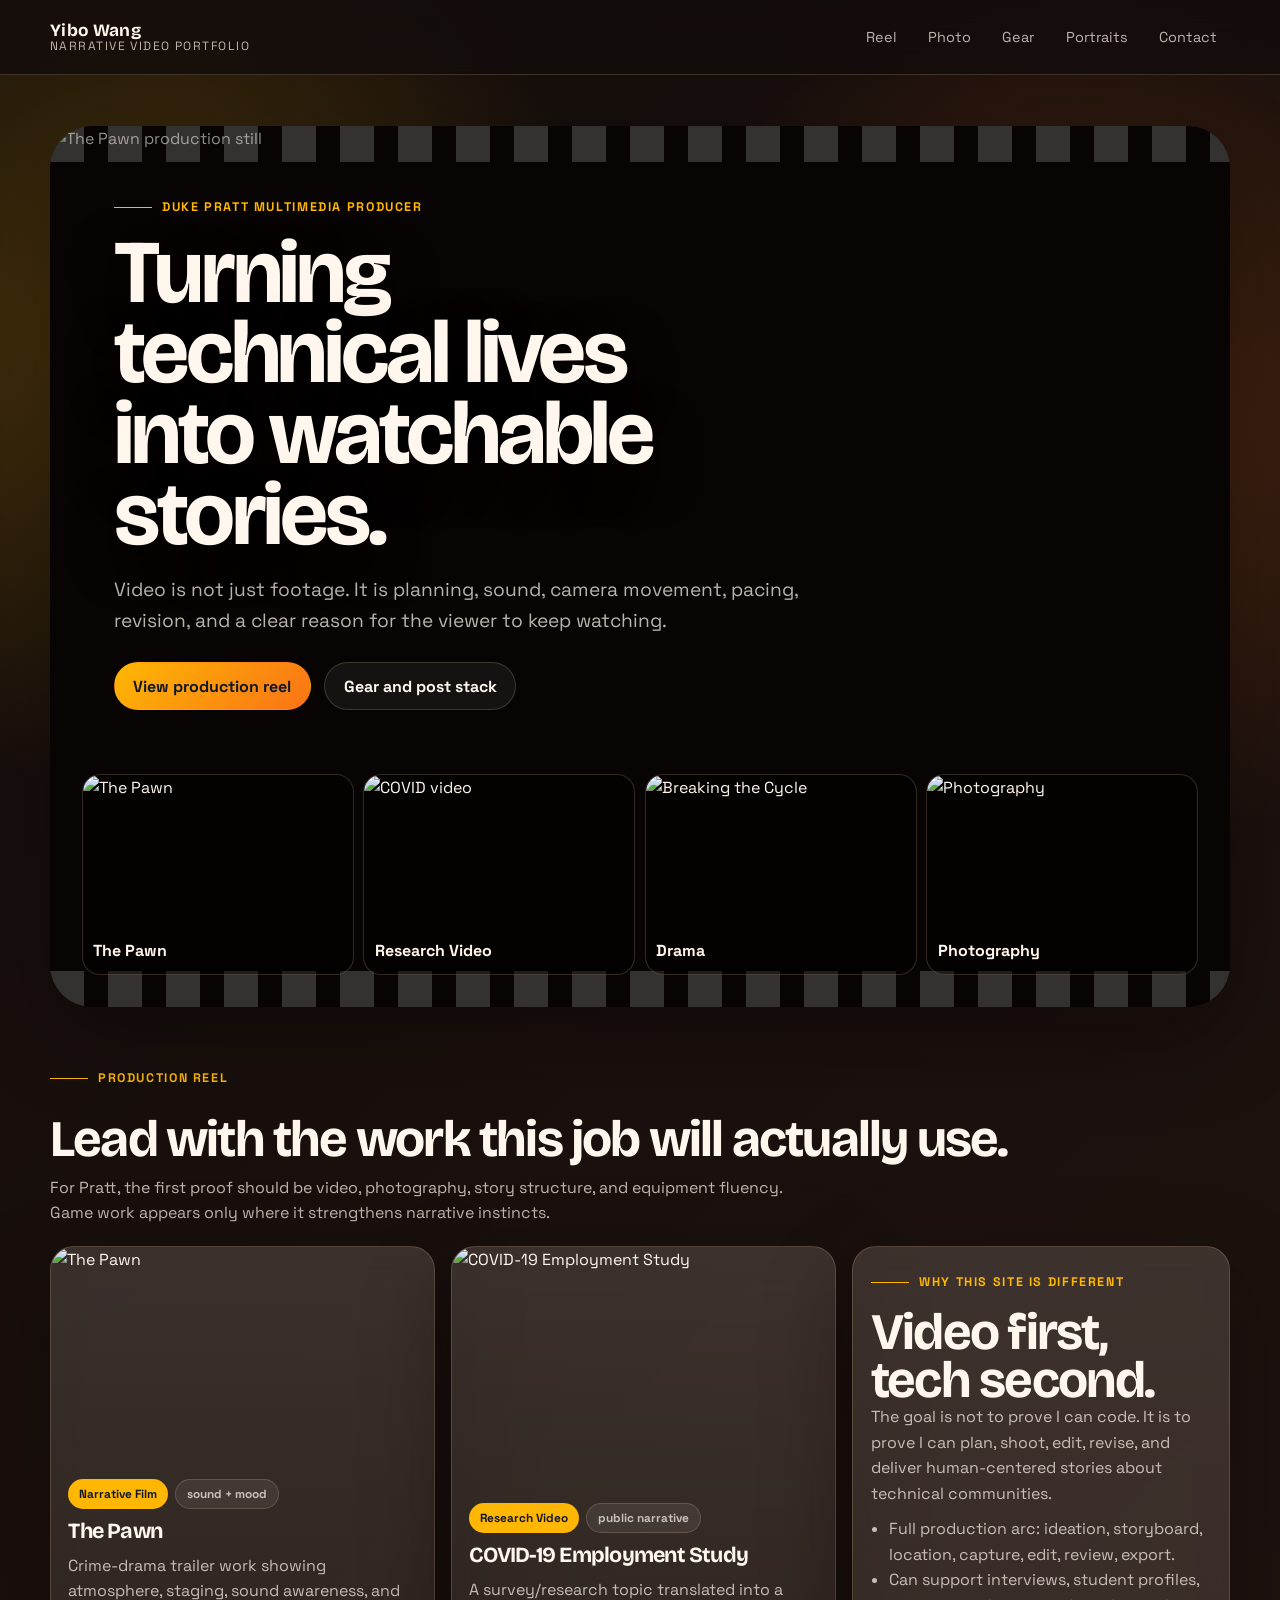
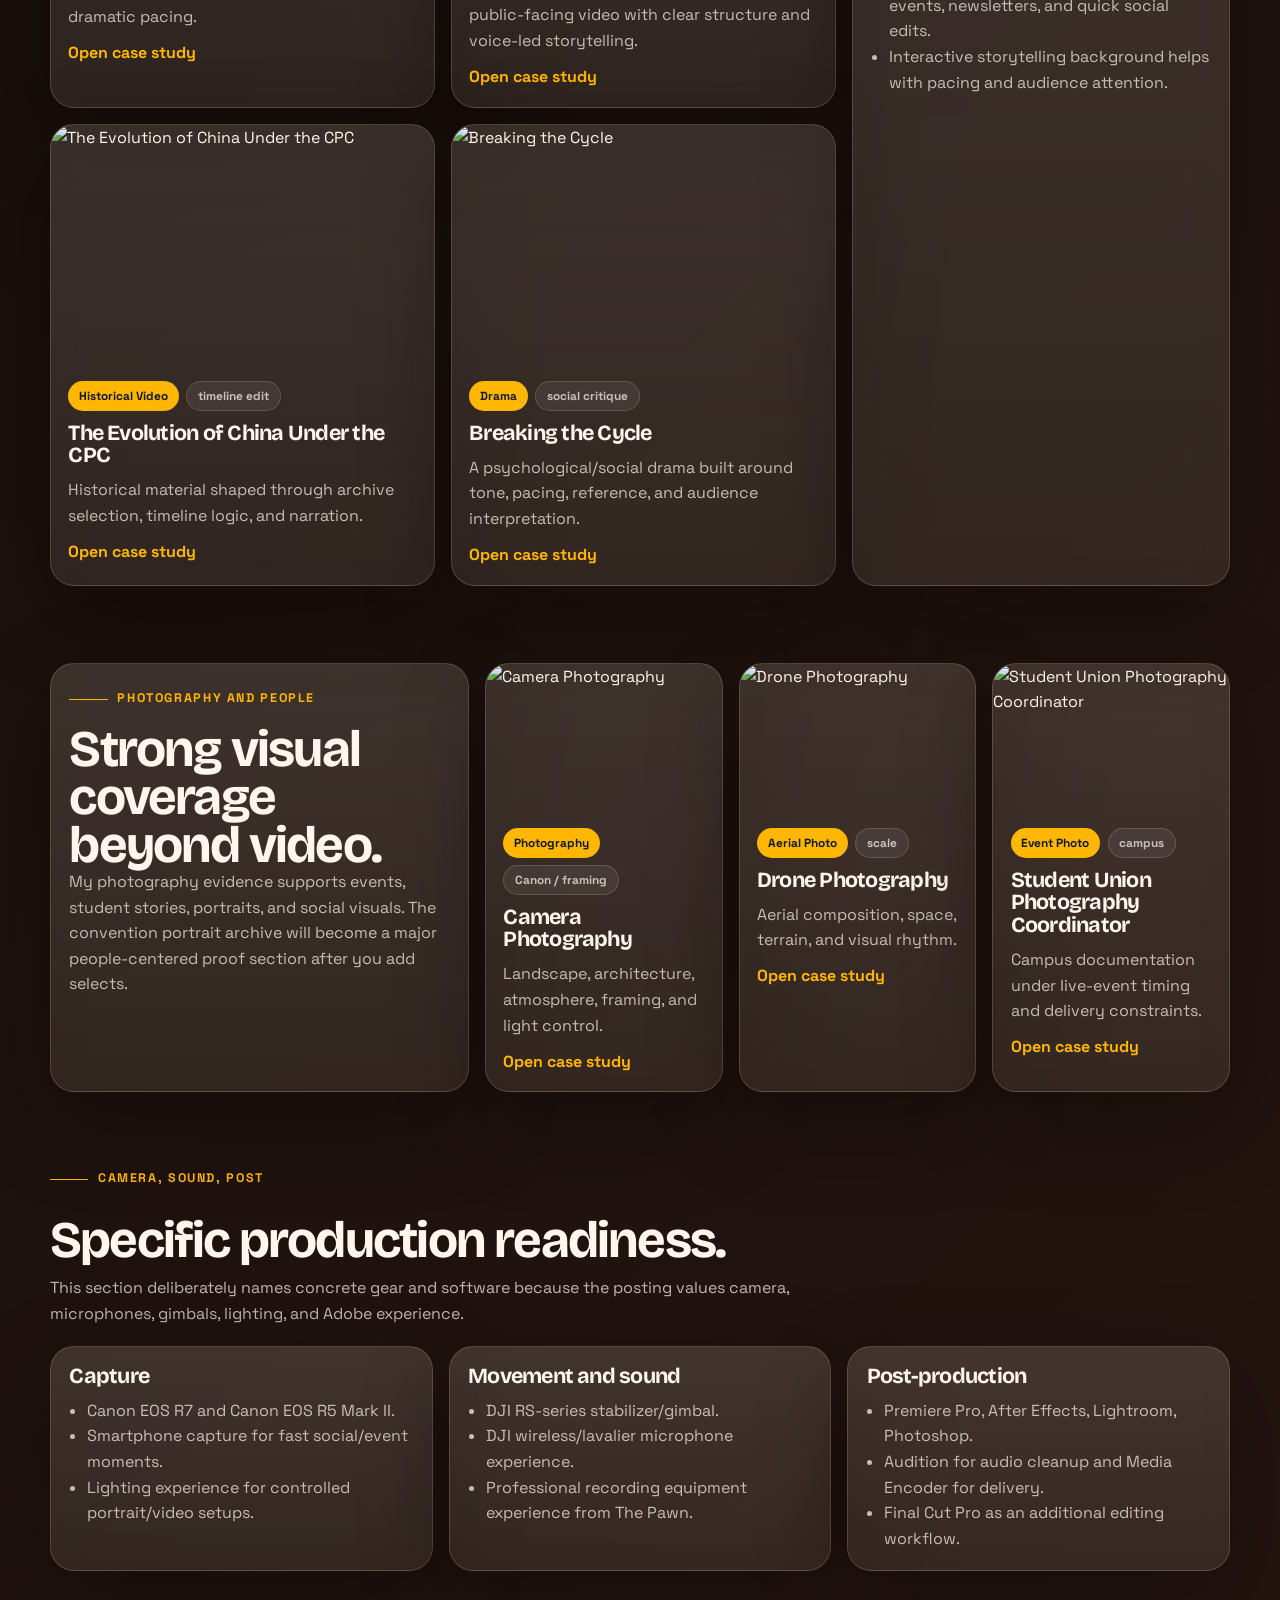
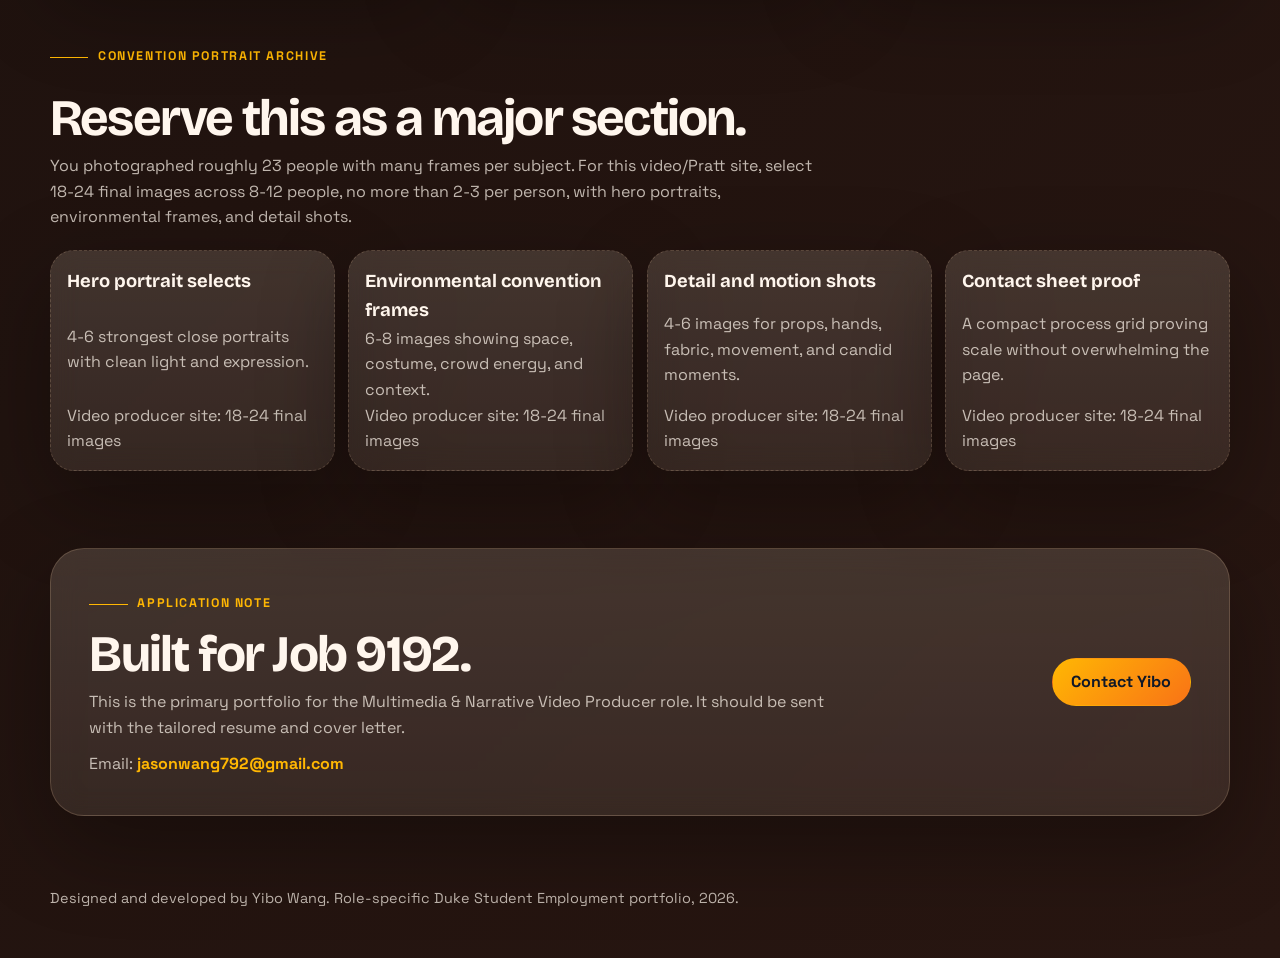
==== index.html @ 654db946 "Build role-specific Duke portfolio site shell" ====
<!DOCTYPE html><html lang="en"><head><meta charset="UTF-8"><meta name="viewport" content="width=device-width, initial-scale=1.0"><title>Yibo Wang | Multimedia and Narrative Video Producer Portfolio</title><meta name="description" content="Role-specific multimedia portfolio for Duke Pratt."><meta property="og:title" content="Yibo Wang | Multimedia and Narrative Video Producer Portfolio"><meta property="og:description" content="Role-specific multimedia portfolio for Duke Pratt."><meta property="og:type" content="website"><link rel="preconnect" href="https://fonts.googleapis.com"><link rel="preconnect" href="https://fonts.gstatic.com" crossorigin><link href="https://fonts.googleapis.com/css2?family=Bricolage+Grotesque:wght@500;700;800&family=Space+Grotesk:wght@400;500;700&display=swap" rel="stylesheet"><link rel="stylesheet" href="assets/css/role-site.css"></head><body class="theme-cinema"><header class="site-header"><div class="container header-row"><a class="brand" href="#top"><strong>Yibo Wang</strong><span>Narrative Video Portfolio</span></a><nav class="site-nav"><ul><li><a href="#reel">Reel</a></li><li><a href="#photo">Photo</a></li><li><a href="#gear">Gear</a></li><li><a href="#portraits">Portraits</a></li><li><a href="#contact">Contact</a></li></ul></nav></div></header><main id="top">
<section class="cinema-hero"><div class="container"><div class="cinema-frame"><img class="cinema-image" src="assets/images/video-project1.jpg" alt="The Pawn production still"><div class="cinema-copy"><div class="eyebrow">Duke Pratt Multimedia Producer</div><h1>Turning technical lives into watchable stories.</h1><p class="lede">Video is not just footage. It is planning, sound, camera movement, pacing, revision, and a clear reason for the viewer to keep watching.</p><div class="actions"><a class="button" href="#reel">View production reel</a><a class="button-secondary" href="#gear">Gear and post stack</a></div></div><div class="reel-strip"><a href="projects/video-project1.html"><img src="assets/images/video-project1.jpg" alt="The Pawn"><span>The Pawn</span></a><a href="projects/video-project2.html"><img src="assets/images/video-project2.png" alt="COVID video"><span>Research Video</span></a><a href="projects/video-project4.html"><img src="assets/images/video-project4.png" alt="Breaking the Cycle"><span>Drama</span></a><a href="projects/photography-project1.html"><img src="assets/images/photography-project1.JPG" alt="Photography"><span>Photography</span></a></div></div></div></section>
<section class="section" id="reel"><div class="container"><div class="section-heading"><div class="eyebrow">Production reel</div><h2>Lead with the work this job will actually use.</h2><p>For Pratt, the first proof should be video, photography, story structure, and equipment fluency. Game work appears only where it strengthens narrative instincts.</p></div><div class="lead-layout"><div class="grid-2"><article class="work-card"><img src="assets/images/video-project1.jpg" alt="The Pawn"><div class="card-body"><div class="tag-row"><span class="tag">Narrative Film</span><span class="pill">sound + mood</span></div><h3>The Pawn</h3><p>Crime-drama trailer work showing atmosphere, staging, sound awareness, and dramatic pacing.</p><a class="project-link" href="projects/video-project1.html">Open case study</a></div></article><article class="work-card"><img src="assets/images/video-project2.png" alt="COVID-19 Employment Study"><div class="card-body"><div class="tag-row"><span class="tag">Research Video</span><span class="pill">public narrative</span></div><h3>COVID-19 Employment Study</h3><p>A survey/research topic translated into a public-facing video with clear structure and voice-led storytelling.</p><a class="project-link" href="projects/video-project2.html">Open case study</a></div></article><article class="work-card"><img src="assets/images/video-project3.png" alt="The Evolution of China Under the CPC"><div class="card-body"><div class="tag-row"><span class="tag">Historical Video</span><span class="pill">timeline edit</span></div><h3>The Evolution of China Under the CPC</h3><p>Historical material shaped through archive selection, timeline logic, and narration.</p><a class="project-link" href="projects/video-project3.html">Open case study</a></div></article><article class="work-card"><img src="assets/images/video-project4.png" alt="Breaking the Cycle"><div class="card-body"><div class="tag-row"><span class="tag">Drama</span><span class="pill">social critique</span></div><h3>Breaking the Cycle</h3><p>A psychological/social drama built around tone, pacing, reference, and audience interpretation.</p><a class="project-link" href="projects/video-project4.html">Open case study</a></div></article></div><aside class="gear-card"><div class="eyebrow">Why this site is different</div><h2>Video first, tech second.</h2><p>The goal is not to prove I can code. It is to prove I can plan, shoot, edit, revise, and deliver human-centered stories about technical communities.</p><ul><li>Full production arc: ideation, storyboard, location, capture, edit, review, export.</li><li>Can support interviews, student profiles, events, newsletters, and quick social edits.</li><li>Interactive storytelling background helps with pacing and audience attention.</li></ul></aside></div></div></section>
<section class="section" id="photo"><div class="container portrait-stage"><aside class="gear-card"><div class="eyebrow">Photography and people</div><h2>Strong visual coverage beyond video.</h2><p>My photography evidence supports events, student stories, portraits, and social visuals. The convention portrait archive will become a major people-centered proof section after you add selects.</p></aside><div class="grid-3"><article class="work-card"><img src="assets/images/photography-project1.JPG" alt="Camera Photography"><div class="card-body"><div class="tag-row"><span class="tag">Photography</span><span class="pill">Canon / framing</span></div><h3>Camera Photography</h3><p>Landscape, architecture, atmosphere, framing, and light control.</p><a class="project-link" href="projects/photography-project1.html">Open case study</a></div></article><article class="work-card"><img src="assets/images/photography-project2.JPG" alt="Drone Photography"><div class="card-body"><div class="tag-row"><span class="tag">Aerial Photo</span><span class="pill">scale</span></div><h3>Drone Photography</h3><p>Aerial composition, space, terrain, and visual rhythm.</p><a class="project-link" href="projects/photography-project2.html">Open case study</a></div></article><article class="work-card"><img src="assets/images/volunteer-project1.JPG" alt="Student Union Photography Coordinator"><div class="card-body"><div class="tag-row"><span class="tag">Event Photo</span><span class="pill">campus</span></div><h3>Student Union Photography Coordinator</h3><p>Campus documentation under live-event timing and delivery constraints.</p><a class="project-link" href="projects/volunteer-project1.html">Open case study</a></div></article></div></div></section>
<section class="section" id="gear"><div class="container"><div class="section-heading"><div class="eyebrow">Camera, sound, post</div><h2>Specific production readiness.</h2><p>This section deliberately names concrete gear and software because the posting values camera, microphones, gimbals, lighting, and Adobe experience.</p></div><div class="production-board"><article class="gear-card"><h3>Capture</h3><ul><li>Canon EOS R7 and Canon EOS R5 Mark II.</li><li>Smartphone capture for fast social/event moments.</li><li>Lighting experience for controlled portrait/video setups.</li></ul></article><article class="gear-card"><h3>Movement and sound</h3><ul><li>DJI RS-series stabilizer/gimbal.</li><li>DJI wireless/lavalier microphone experience.</li><li>Professional recording equipment experience from The Pawn.</li></ul></article><article class="gear-card"><h3>Post-production</h3><ul><li>Premiere Pro, After Effects, Lightroom, Photoshop.</li><li>Audition for audio cleanup and Media Encoder for delivery.</li><li>Final Cut Pro as an additional editing workflow.</li></ul></article></div></div></section>
<section class="section" id="portraits"><div class="container"><div class="section-heading"><div class="eyebrow">Convention portrait archive</div><h2>Reserve this as a major section.</h2><p>You photographed roughly 23 people with many frames per subject. For this video/Pratt site, select 18-24 final images across 8-12 people, no more than 2-3 per person, with hero portraits, environmental frames, and detail shots.</p></div><div class="grid-4"><article class="placeholder-card"><strong>Hero portrait selects</strong><span>4-6 strongest close portraits with clean light and expression.</span><span>Video producer site: 18-24 final images</span></article><article class="placeholder-card"><strong>Environmental convention frames</strong><span>6-8 images showing space, costume, crowd energy, and context.</span><span>Video producer site: 18-24 final images</span></article><article class="placeholder-card"><strong>Detail and motion shots</strong><span>4-6 images for props, hands, fabric, movement, and candid moments.</span><span>Video producer site: 18-24 final images</span></article><article class="placeholder-card"><strong>Contact sheet proof</strong><span>A compact process grid proving scale without overwhelming the page.</span><span>Video producer site: 18-24 final images</span></article></div></div></section>
<section class="section" id="contact"><div class="container contact-card card"><div><div class="eyebrow">Application note</div><h2>Built for Job 9192.</h2><p>This is the primary portfolio for the Multimedia & Narrative Video Producer role. It should be sent with the tailored resume and cover letter.</p><p>Email: <a class="project-link" href="mailto:jasonwang792@gmail.com">jasonwang792@gmail.com</a></p></div><a class="button" href="mailto:jasonwang792@gmail.com">Contact Yibo</a></div></section>
</main><footer class="footer"><div class="container">Designed and developed by Yibo Wang. Role-specific Duke Student Employment portfolio, 2026.</div></footer></body></html>
---- assets/css/role-site.css ----
:root {
  --bg: #0c111d;
  --bg2: #152036;
  --surface: rgba(255,255,255,.08);
  --surface2: rgba(255,255,255,.13);
  --text: #f7f3ea;
  --muted: rgba(247,243,234,.72);
  --line: rgba(255,255,255,.16);
  --accent: #6ee7b7;
  --accent2: #60a5fa;
  --ink: #101828;
  --shadow: 0 30px 90px rgba(0,0,0,.32);
  --radius-xl: 34px;
  --radius-lg: 24px;
  --radius-md: 16px;
  --max: 1180px;
}
.theme-cinema { --bg:#130d0b; --bg2:#281611; --surface:rgba(255,241,224,.09); --surface2:rgba(255,241,224,.15); --text:#fff6ed; --muted:rgba(255,246,237,.72); --line:rgba(255,214,173,.18); --accent:#ffb703; --accent2:#f97316; }
.theme-maker { --bg:#071a18; --bg2:#12312d; --surface:rgba(237,255,249,.09); --surface2:rgba(237,255,249,.15); --text:#f2fffb; --muted:rgba(242,255,251,.73); --line:rgba(165,243,214,.18); --accent:#2dd4bf; --accent2:#facc15; }
.theme-athletics { --bg:#001a57; --bg2:#062d78; --surface:rgba(255,255,255,.10); --surface2:rgba(255,255,255,.16); --text:#fff; --muted:rgba(255,255,255,.76); --line:rgba(255,255,255,.20); --accent:#fff; --accent2:#8ec5ff; }
*{box-sizing:border-box} html{scroll-behavior:smooth} body{margin:0;color:var(--text);font-family:'Space Grotesk','Segoe UI',sans-serif;line-height:1.6;background:radial-gradient(circle at 12% 8%,color-mix(in srgb,var(--accent) 24%,transparent),transparent 29rem),radial-gradient(circle at 84% 10%,color-mix(in srgb,var(--accent2) 24%,transparent),transparent 28rem),linear-gradient(135deg,var(--bg),var(--bg2));overflow-x:hidden} a{color:inherit} img{display:block;max-width:100%}.container{width:min(calc(100% - 2rem),var(--max));margin:0 auto}.site-header{position:sticky;top:0;z-index:40;border-bottom:1px solid var(--line);background:color-mix(in srgb,var(--bg) 82%,transparent);backdrop-filter:blur(18px)}.header-row{min-height:74px;display:flex;align-items:center;justify-content:space-between;gap:1rem}.brand{display:grid;text-decoration:none;line-height:1.1}.brand strong{font-family:'Bricolage Grotesque','Space Grotesk',sans-serif;font-size:1.08rem;letter-spacing:.02em}.brand span{color:var(--muted);font-size:.75rem;letter-spacing:.12em;text-transform:uppercase}.site-nav ul{display:flex;flex-wrap:wrap;align-items:center;gap:.32rem;margin:0;padding:0;list-style:none}.site-nav a{text-decoration:none;color:var(--muted);padding:.62rem .82rem;border-radius:999px;font-size:.9rem}.site-nav a:hover{background:var(--surface);color:var(--text)}h1,h2,h3{font-family:'Bricolage Grotesque','Space Grotesk',sans-serif;letter-spacing:-.035em}h1{margin:0;font-size:clamp(3rem,7vw,6.4rem);line-height:.9}h2{margin:0;font-size:clamp(2.05rem,4vw,3.6rem);line-height:.94}h3{margin:0;font-size:1.35rem;line-height:1.05}.eyebrow{display:inline-flex;align-items:center;gap:.6rem;margin-bottom:.95rem;color:var(--accent);font-size:.78rem;font-weight:850;letter-spacing:.13em;text-transform:uppercase}.eyebrow:before{content:'';width:2.4rem;height:1px;background:currentColor}.lede{margin:1.25rem 0 0;color:var(--muted);font-size:clamp(1.02rem,1.6vw,1.2rem);max-width:50rem}.section{padding:2.4rem 0}.section-heading{display:grid;gap:.7rem;margin-bottom:1.25rem}.section-heading p{margin:0;color:var(--muted);max-width:48rem}.button,.button-secondary{display:inline-flex;align-items:center;justify-content:center;min-height:48px;padding:0 1.15rem;border-radius:999px;text-decoration:none;font-weight:850;border:1px solid transparent}.button{color:var(--ink);background:linear-gradient(135deg,var(--accent),var(--accent2))}.theme-athletics .button{color:#001a57}.button-secondary{border-color:var(--line);background:rgba(255,255,255,.06);color:var(--text)}.actions{display:flex;flex-wrap:wrap;gap:.85rem;margin-top:1.6rem}.card,.work-card,.mini-card,.note-card,.gear-card,.placeholder-card,.matrix,.lane,.score-card,.story-card{border:1px solid var(--line);background:linear-gradient(180deg,var(--surface2),var(--surface));box-shadow:var(--shadow);backdrop-filter:blur(14px)}.work-card{border-radius:var(--radius-lg);overflow:hidden}.work-card img{width:100%;aspect-ratio:16/10;object-fit:cover}.card-body{display:grid;gap:.65rem;padding:1.08rem}.work-card p,.mini-card p,.note-card p,.gear-card p,.story-card p,.score-card p{margin:0;color:var(--muted)}.tag-row{display:flex;flex-wrap:wrap;gap:.45rem}.tag,.pill{display:inline-flex;align-items:center;min-height:30px;padding:0 .68rem;border-radius:999px;font-size:.74rem;font-weight:850}.tag{color:var(--ink);background:var(--accent)}.theme-athletics .tag{color:#001a57}.pill{color:var(--muted);background:rgba(255,255,255,.07);border:1px solid var(--line)}.project-link{color:var(--accent);font-weight:850;text-decoration:none}.project-link:hover{text-decoration:underline}.grid-2{display:grid;grid-template-columns:repeat(2,minmax(0,1fr));gap:1rem}.grid-3{display:grid;grid-template-columns:repeat(3,minmax(0,1fr));gap:1rem}.grid-4{display:grid;grid-template-columns:repeat(4,minmax(0,1fr));gap:.85rem}.placeholder-card{min-height:185px;border-radius:var(--radius-lg);padding:1rem;display:flex;flex-direction:column;justify-content:space-between;border-style:dashed}.placeholder-card strong{font-family:'Bricolage Grotesque',sans-serif;font-size:1.15rem}.placeholder-card span{color:var(--muted)}.note{padding:1rem;border-radius:var(--radius-lg);border:1px solid var(--line);background:rgba(255,255,255,.06);color:var(--muted)}.contact-card{border-radius:var(--radius-xl);padding:clamp(1.4rem,4vw,2.4rem);display:grid;grid-template-columns:1fr auto;gap:1rem;align-items:center}.contact-card p{color:var(--muted);margin:.7rem 0 0;max-width:48rem}.footer{padding:2rem 0 3rem;color:var(--muted);font-size:.9rem}

/* AI lab layout */
.ai-hero{padding:4.2rem 0 2rem}.ai-hero-grid{display:grid;grid-template-columns:minmax(0,1fr) minmax(320px,.72fr);gap:1rem;align-items:stretch}.ai-main{border-radius:var(--radius-xl);padding:clamp(1.7rem,4vw,3.1rem);position:relative;overflow:hidden}.ai-main:after{content:'eval';position:absolute;right:-.5rem;bottom:-2rem;color:rgba(255,255,255,.045);font-family:'Bricolage Grotesque';font-size:12rem;font-weight:800;letter-spacing:-.08em}.terminal-card{border-radius:var(--radius-xl);padding:1rem;display:grid;gap:.75rem}.terminal-card pre{margin:0;white-space:pre-wrap;color:#d1fae5;background:#020617;border:1px solid rgba(148,163,184,.22);border-radius:22px;padding:1rem;font-size:.9rem}.lab-stack{display:grid;gap:.75rem}.mini-card{border-radius:var(--radius-lg);padding:1rem}.matrix{border-radius:var(--radius-xl);overflow:hidden}.matrix-row{display:grid;grid-template-columns:1.1fr .95fr .95fr .85fr;border-top:1px solid var(--line)}.matrix-row:first-child{border-top:0}.matrix-row>*{padding:1rem;border-left:1px solid var(--line)}.matrix-row>*:first-child{border-left:0}.matrix-head{background:rgba(255,255,255,.08);font-weight:850;color:var(--accent)}.toolkit-grid{display:grid;grid-template-columns:1.2fr .8fr;gap:1rem}.toolkit-list{display:grid;gap:.7rem}.toolkit-list .mini-card{display:grid;grid-template-columns:auto 1fr;gap:.8rem;align-items:start}.number{display:inline-grid;place-items:center;width:38px;height:38px;border-radius:50%;background:var(--accent);color:var(--ink);font-weight:900}

/* Cinema layout */
.cinema-hero{padding:3.2rem 0 1.5rem}.cinema-frame{border-radius:42px;overflow:hidden;position:relative;min-height:620px;display:grid;grid-template-rows:1fr auto;background:#070403;box-shadow:var(--shadow)}.cinema-frame:before,.cinema-frame:after{content:'';position:absolute;left:0;right:0;height:36px;background:repeating-linear-gradient(90deg,rgba(255,255,255,.18) 0 34px,transparent 34px 58px);z-index:2}.cinema-frame:before{top:0}.cinema-frame:after{bottom:0}.cinema-image{position:absolute;inset:0;width:100%;height:100%;object-fit:cover;opacity:.56}.cinema-copy{position:relative;z-index:3;align-self:end;padding:clamp(2rem,5vw,4rem);max-width:850px}.cinema-copy h1{max-width:11ch;text-shadow:0 16px 45px rgba(0,0,0,.55)}.reel-strip{position:relative;z-index:3;display:grid;grid-template-columns:repeat(4,1fr);gap:.6rem;padding:0 clamp(1rem,3vw,2rem) 2rem}.reel-strip a{display:grid;text-decoration:none;border:1px solid var(--line);border-radius:18px;overflow:hidden;background:rgba(0,0,0,.38)}.reel-strip img{aspect-ratio:16/9;object-fit:cover}.reel-strip span{padding:.65rem;font-weight:800}.lead-layout{display:grid;grid-template-columns:minmax(0,1.35fr) minmax(280px,.65fr);gap:1rem}.lead-layout .work-card:first-child img{aspect-ratio:16/9}.production-board{display:grid;grid-template-columns:repeat(3,1fr);gap:1rem}.gear-card{border-radius:var(--radius-lg);padding:1.15rem}.gear-card ul{margin:.6rem 0 0;padding-left:1.1rem;color:var(--muted)}.portrait-stage{display:grid;grid-template-columns:.72fr 1.28fr;gap:1rem;align-items:stretch}

/* Maker layout */
.maker-hero{padding:3.6rem 0 1.6rem}.maker-board{display:grid;grid-template-columns:.85fr 1.15fr;gap:1rem}.maker-intro{border-radius:var(--radius-xl);padding:clamp(1.7rem,4vw,3rem)}.content-lanes{display:grid;grid-template-columns:repeat(2,1fr);gap:.85rem}.lane{border-radius:var(--radius-lg);padding:1rem;min-height:210px;display:grid;align-content:space-between}.lane strong{font-family:'Bricolage Grotesque';font-size:1.35rem}.lane ul{margin:.7rem 0 0;padding-left:1rem;color:var(--muted)}.editorial-grid{display:grid;grid-template-columns:1.1fr .9fr;gap:1rem}.editorial-stack{display:grid;gap:1rem}.package-grid{display:grid;grid-template-columns:repeat(4,1fr);gap:.85rem}.package-grid .mini-card{min-height:180px}.maker-feature-grid{display:grid;grid-template-columns:repeat(6,1fr);gap:1rem}.maker-feature-grid .work-card:nth-child(1){grid-column:span 3}.maker-feature-grid .work-card:nth-child(2){grid-column:span 3}.maker-feature-grid .work-card{grid-column:span 2}

/* Athletics layout */
.athletics-hero{padding:3.4rem 0 1.7rem}.scoreboard{border-radius:28px;overflow:hidden;background:#00103a;border:1px solid var(--line);box-shadow:var(--shadow)}.score-top{display:grid;grid-template-columns:1fr auto 1fr;align-items:center;gap:1rem;padding:1rem 1.25rem;background:rgba(255,255,255,.1);border-bottom:1px solid var(--line);font-weight:900;letter-spacing:.12em;text-transform:uppercase}.score-number{font-family:'Bricolage Grotesque';font-size:clamp(2.8rem,8vw,7rem);line-height:.85}.score-body{display:grid;grid-template-columns:minmax(0,1fr) minmax(300px,.76fr);gap:1rem;padding:clamp(1.4rem,4vw,2.5rem)}.score-body h1{max-width:12ch}.score-card{border-radius:var(--radius-lg);padding:1rem;background:rgba(255,255,255,.1);border:1px solid var(--line)}.motion-board{display:grid;grid-template-columns:1.2fr .8fr;gap:1rem}.motion-board .work-card:first-child img{aspect-ratio:16/8}.support-grid{display:grid;grid-template-columns:repeat(5,1fr);gap:.75rem}.support-grid .mini-card{min-height:170px}.action-stack{display:grid;gap:1rem}.action-stack .work-card{display:grid;grid-template-columns:220px 1fr}.action-stack .work-card img{height:100%;aspect-ratio:auto}

@media(max-width:980px){.ai-hero-grid,.toolkit-grid,.lead-layout,.portrait-stage,.maker-board,.editorial-grid,.score-body,.motion-board{grid-template-columns:1fr}.grid-2,.grid-3,.grid-4,.production-board,.package-grid,.support-grid,.content-lanes{grid-template-columns:1fr}.matrix-row{grid-template-columns:1fr}.matrix-row>*{border-left:0;border-top:1px solid var(--line)}.matrix-row>*:first-child{border-top:0}.reel-strip{grid-template-columns:1fr 1fr}.maker-feature-grid,.maker-feature-grid .work-card{display:grid;grid-template-columns:1fr;grid-column:auto}.action-stack .work-card{grid-template-columns:1fr}.site-nav ul{display:none}.contact-card{grid-template-columns:1fr}.cinema-frame{min-height:560px}.score-top{grid-template-columns:1fr;text-align:center}}
@media(max-width:640px){.reel-strip{grid-template-columns:1fr}.cinema-copy{padding-top:5rem}.cinema-frame{min-height:680px}}
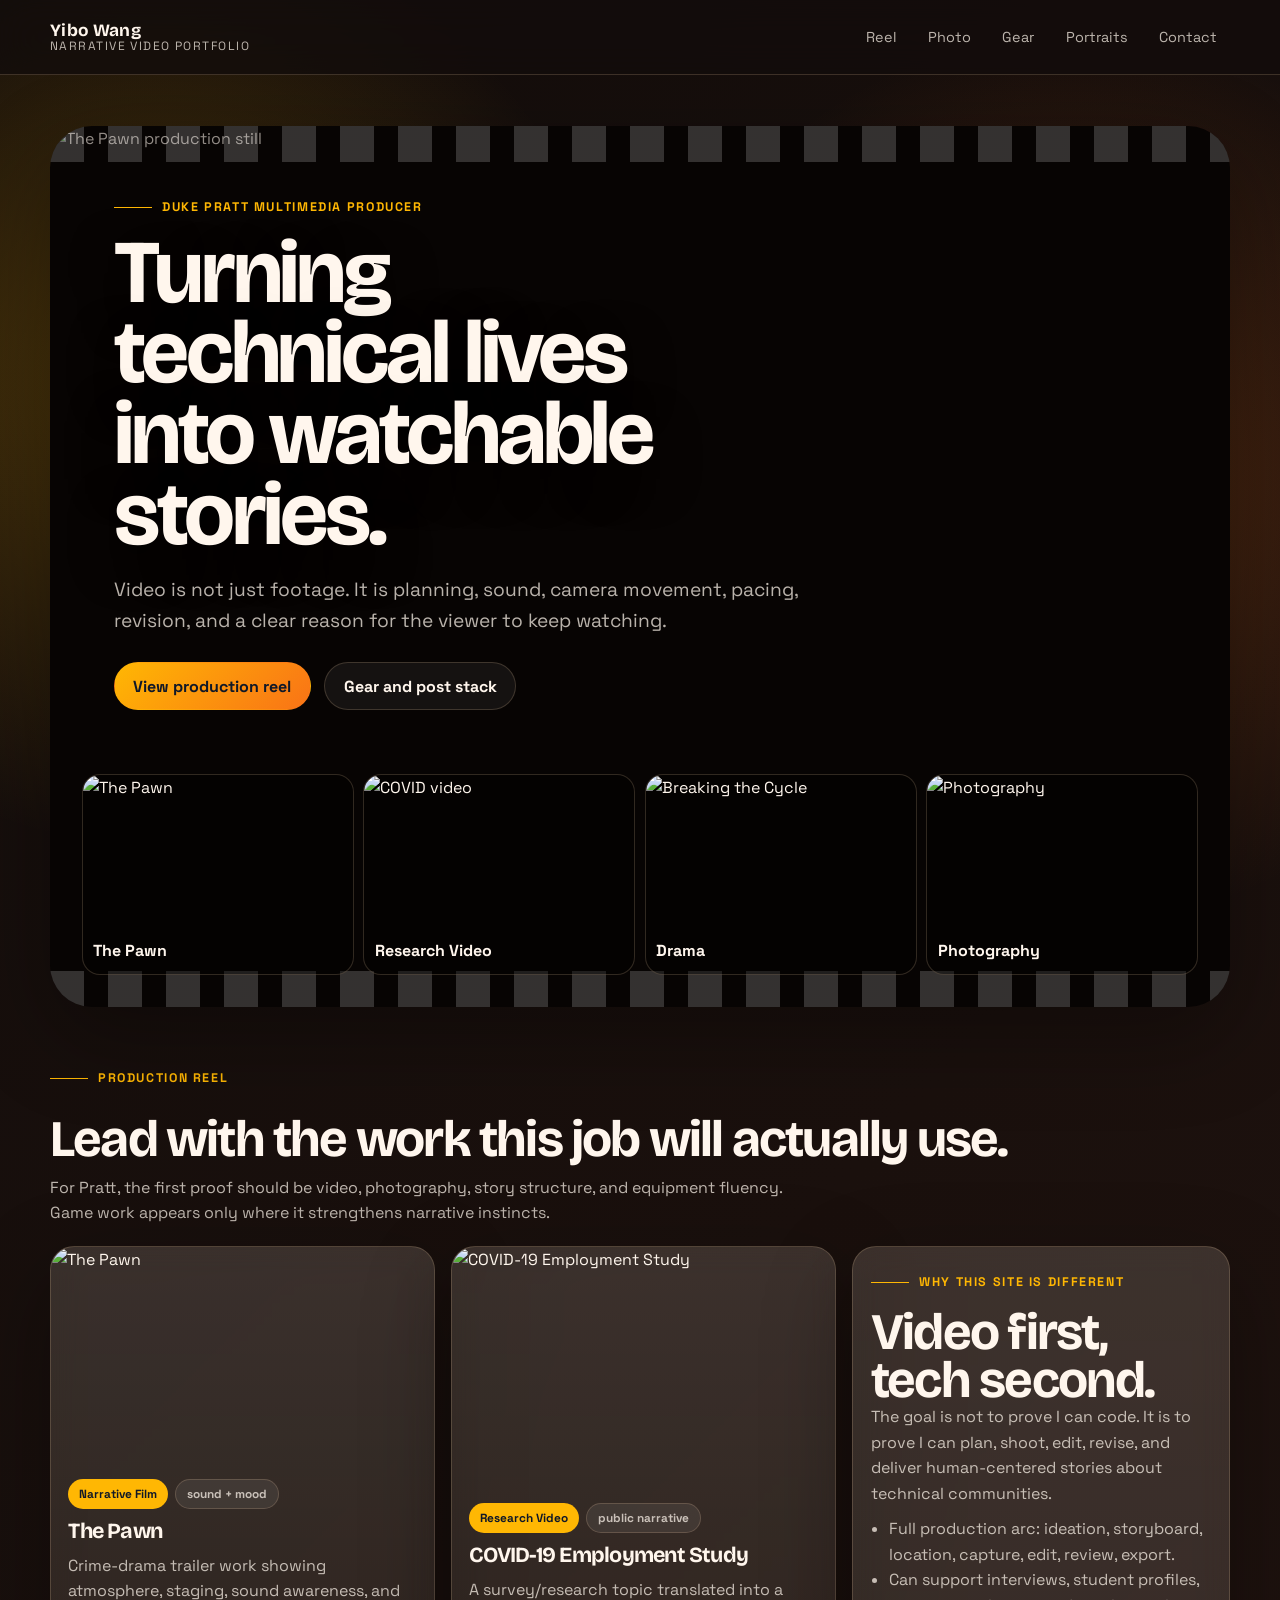
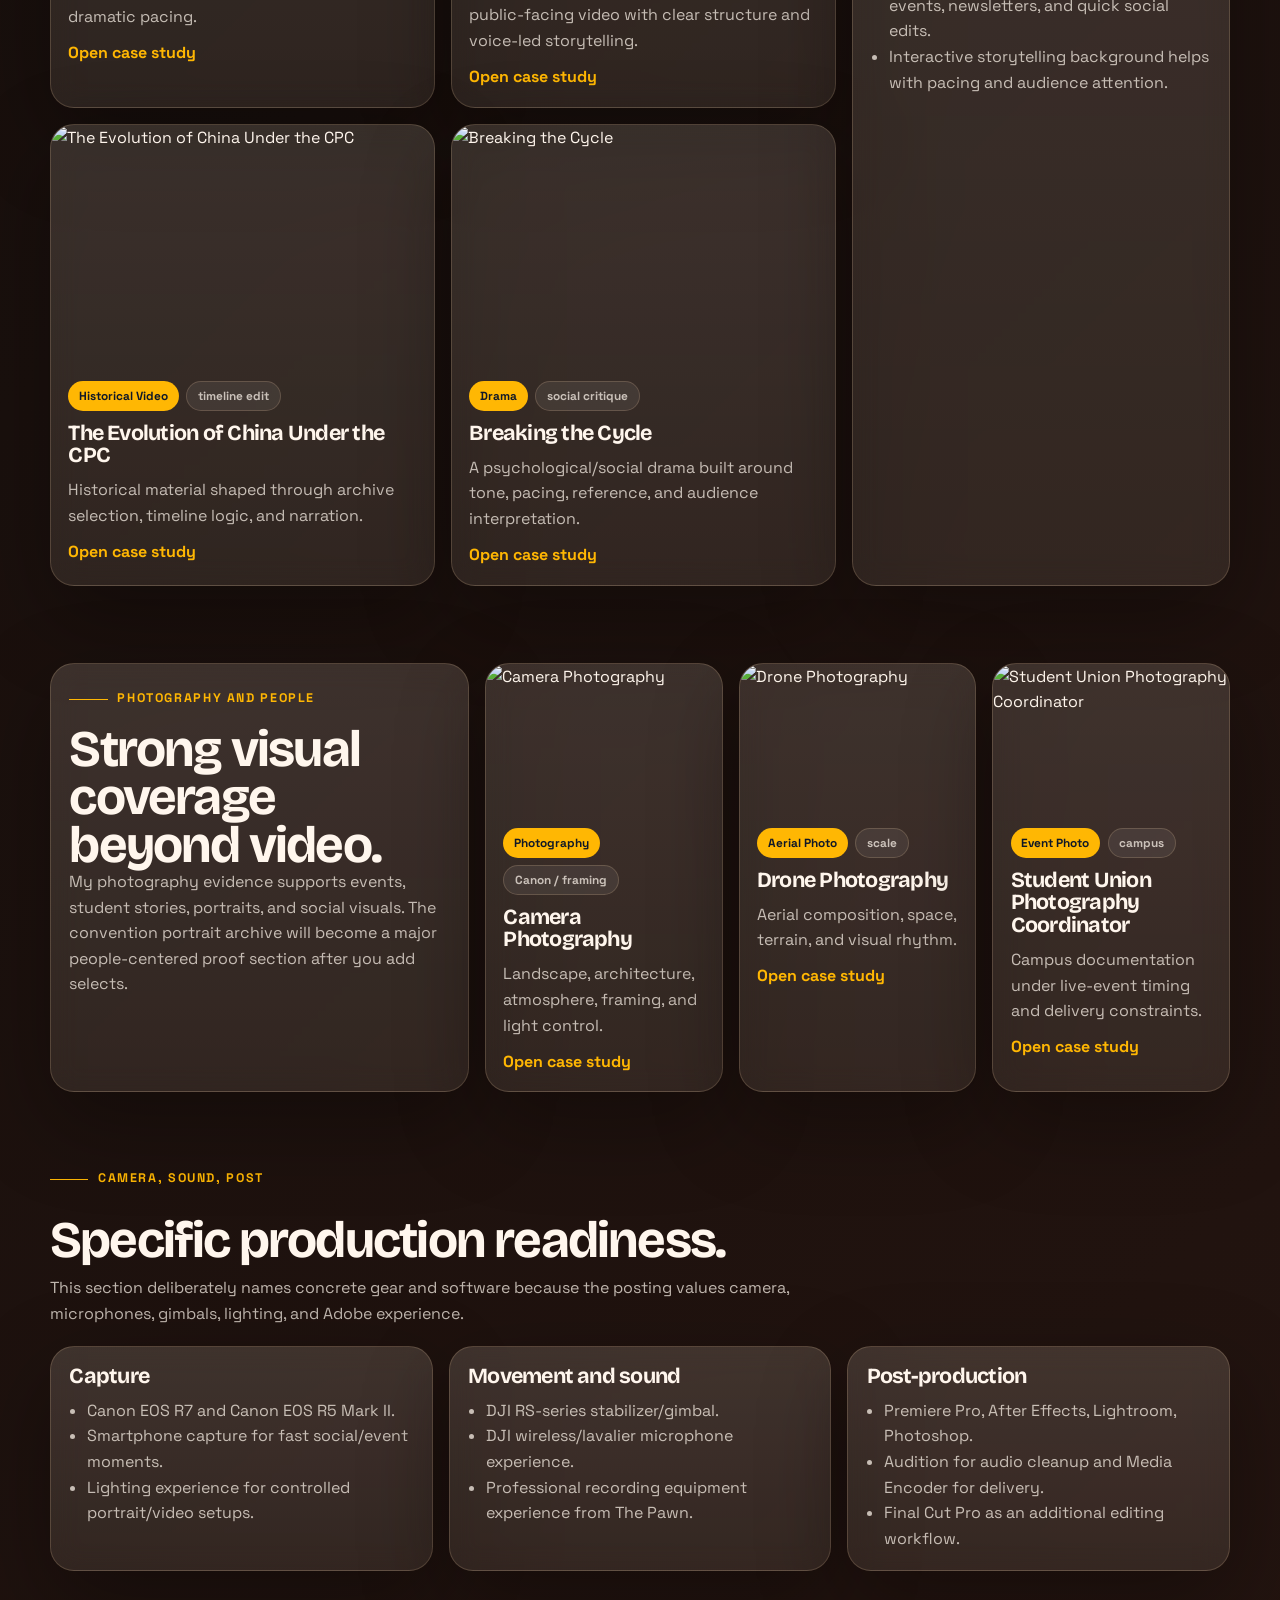
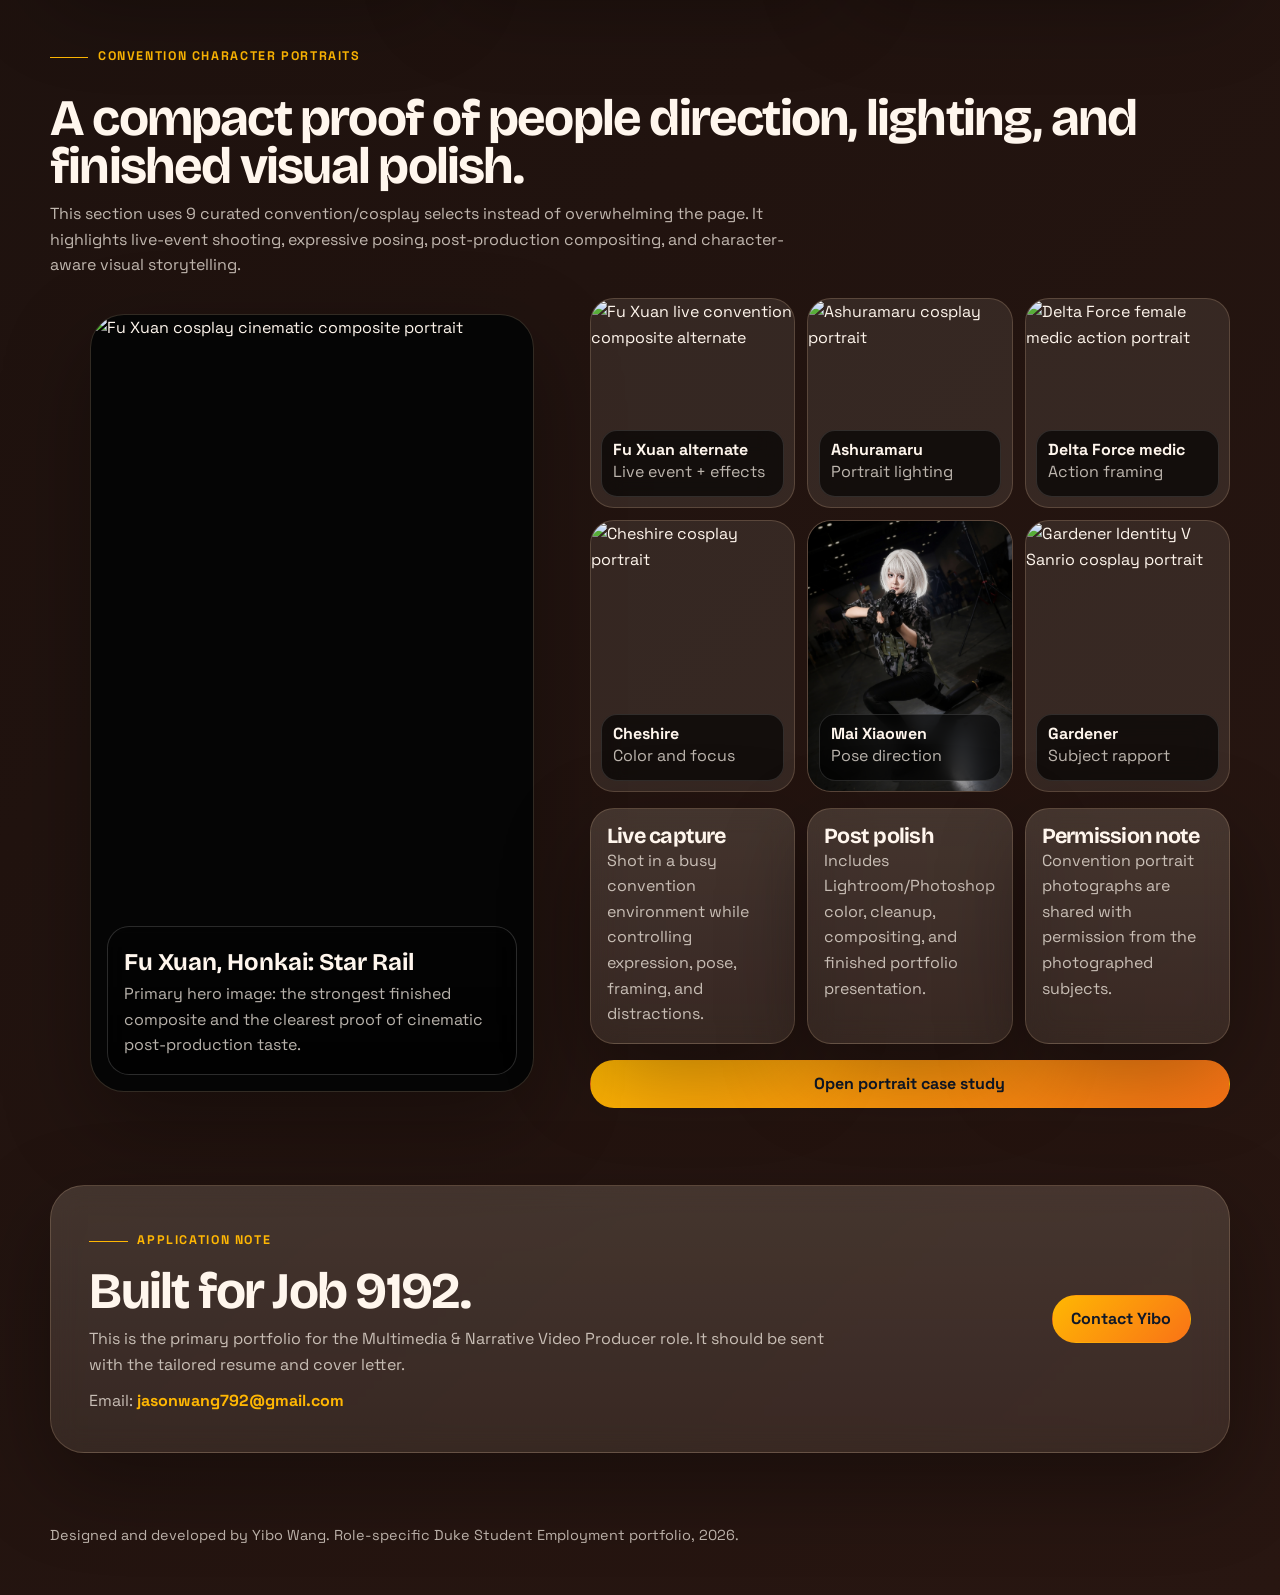
==== commit fc958368: "Add convention portrait case study" ====
--- a/index.html
+++ b/index.html
@@ -3,6 +3,6 @@
 <section class="section" id="reel"><div class="container"><div class="section-heading"><div class="eyebrow">Production reel</div><h2>Lead with the work this job will actually use.</h2><p>For Pratt, the first proof should be video, photography, story structure, and equipment fluency. Game work appears only where it strengthens narrative instincts.</p></div><div class="lead-layout"><div class="grid-2"><article class="work-card"><img src="assets/images/video-project1.jpg" alt="The Pawn"><div class="card-body"><div class="tag-row"><span class="tag">Narrative Film</span><span class="pill">sound + mood</span></div><h3>The Pawn</h3><p>Crime-drama trailer work showing atmosphere, staging, sound awareness, and dramatic pacing.</p><a class="project-link" href="projects/video-project1.html">Open case study</a></div></article><article class="work-card"><img src="assets/images/video-project2.png" alt="COVID-19 Employment Study"><div class="card-body"><div class="tag-row"><span class="tag">Research Video</span><span class="pill">public narrative</span></div><h3>COVID-19 Employment Study</h3><p>A survey/research topic translated into a public-facing video with clear structure and voice-led storytelling.</p><a class="project-link" href="projects/video-project2.html">Open case study</a></div></article><article class="work-card"><img src="assets/images/video-project3.png" alt="The Evolution of China Under the CPC"><div class="card-body"><div class="tag-row"><span class="tag">Historical Video</span><span class="pill">timeline edit</span></div><h3>The Evolution of China Under the CPC</h3><p>Historical material shaped through archive selection, timeline logic, and narration.</p><a class="project-link" href="projects/video-project3.html">Open case study</a></div></article><article class="work-card"><img src="assets/images/video-project4.png" alt="Breaking the Cycle"><div class="card-body"><div class="tag-row"><span class="tag">Drama</span><span class="pill">social critique</span></div><h3>Breaking the Cycle</h3><p>A psychological/social drama built around tone, pacing, reference, and audience interpretation.</p><a class="project-link" href="projects/video-project4.html">Open case study</a></div></article></div><aside class="gear-card"><div class="eyebrow">Why this site is different</div><h2>Video first, tech second.</h2><p>The goal is not to prove I can code. It is to prove I can plan, shoot, edit, revise, and deliver human-centered stories about technical communities.</p><ul><li>Full production arc: ideation, storyboard, location, capture, edit, review, export.</li><li>Can support interviews, student profiles, events, newsletters, and quick social edits.</li><li>Interactive storytelling background helps with pacing and audience attention.</li></ul></aside></div></div></section>
 <section class="section" id="photo"><div class="container portrait-stage"><aside class="gear-card"><div class="eyebrow">Photography and people</div><h2>Strong visual coverage beyond video.</h2><p>My photography evidence supports events, student stories, portraits, and social visuals. The convention portrait archive will become a major people-centered proof section after you add selects.</p></aside><div class="grid-3"><article class="work-card"><img src="assets/images/photography-project1.JPG" alt="Camera Photography"><div class="card-body"><div class="tag-row"><span class="tag">Photography</span><span class="pill">Canon / framing</span></div><h3>Camera Photography</h3><p>Landscape, architecture, atmosphere, framing, and light control.</p><a class="project-link" href="projects/photography-project1.html">Open case study</a></div></article><article class="work-card"><img src="assets/images/photography-project2.JPG" alt="Drone Photography"><div class="card-body"><div class="tag-row"><span class="tag">Aerial Photo</span><span class="pill">scale</span></div><h3>Drone Photography</h3><p>Aerial composition, space, terrain, and visual rhythm.</p><a class="project-link" href="projects/photography-project2.html">Open case study</a></div></article><article class="work-card"><img src="assets/images/volunteer-project1.JPG" alt="Student Union Photography Coordinator"><div class="card-body"><div class="tag-row"><span class="tag">Event Photo</span><span class="pill">campus</span></div><h3>Student Union Photography Coordinator</h3><p>Campus documentation under live-event timing and delivery constraints.</p><a class="project-link" href="projects/volunteer-project1.html">Open case study</a></div></article></div></div></section>
 <section class="section" id="gear"><div class="container"><div class="section-heading"><div class="eyebrow">Camera, sound, post</div><h2>Specific production readiness.</h2><p>This section deliberately names concrete gear and software because the posting values camera, microphones, gimbals, lighting, and Adobe experience.</p></div><div class="production-board"><article class="gear-card"><h3>Capture</h3><ul><li>Canon EOS R7 and Canon EOS R5 Mark II.</li><li>Smartphone capture for fast social/event moments.</li><li>Lighting experience for controlled portrait/video setups.</li></ul></article><article class="gear-card"><h3>Movement and sound</h3><ul><li>DJI RS-series stabilizer/gimbal.</li><li>DJI wireless/lavalier microphone experience.</li><li>Professional recording equipment experience from The Pawn.</li></ul></article><article class="gear-card"><h3>Post-production</h3><ul><li>Premiere Pro, After Effects, Lightroom, Photoshop.</li><li>Audition for audio cleanup and Media Encoder for delivery.</li><li>Final Cut Pro as an additional editing workflow.</li></ul></article></div></div></section>
-<section class="section" id="portraits"><div class="container"><div class="section-heading"><div class="eyebrow">Convention portrait archive</div><h2>Reserve this as a major section.</h2><p>You photographed roughly 23 people with many frames per subject. For this video/Pratt site, select 18-24 final images across 8-12 people, no more than 2-3 per person, with hero portraits, environmental frames, and detail shots.</p></div><div class="grid-4"><article class="placeholder-card"><strong>Hero portrait selects</strong><span>4-6 strongest close portraits with clean light and expression.</span><span>Video producer site: 18-24 final images</span></article><article class="placeholder-card"><strong>Environmental convention frames</strong><span>6-8 images showing space, costume, crowd energy, and context.</span><span>Video producer site: 18-24 final images</span></article><article class="placeholder-card"><strong>Detail and motion shots</strong><span>4-6 images for props, hands, fabric, movement, and candid moments.</span><span>Video producer site: 18-24 final images</span></article><article class="placeholder-card"><strong>Contact sheet proof</strong><span>A compact process grid proving scale without overwhelming the page.</span><span>Video producer site: 18-24 final images</span></article></div></div></section>
+<section class="section" id="portraits"><div class="container"><div class="section-heading"><div class="eyebrow">Convention character portraits</div><h2>A compact proof of people direction, lighting, and finished visual polish.</h2><p>This section uses 9 curated convention/cosplay selects instead of overwhelming the page. It highlights live-event shooting, expressive posing, post-production compositing, and character-aware visual storytelling.</p></div><div class="convention-showcase"><figure class="convention-hero"><img src="assets/images/convention/fuxuan-hero.jpg" alt="Fu Xuan cosplay cinematic composite portrait"><figcaption><strong>Fu Xuan, Honkai: Star Rail</strong><span>Primary hero image: the strongest finished composite and the clearest proof of cinematic post-production taste.</span></figcaption></figure><div class="convention-copy"><div class="convention-grid"><a class="convention-card" href="projects/convention-portraits.html"><img src="assets/images/convention/fuxuan-composite.png" alt="Fu Xuan live convention composite alternate"><figcaption><strong>Fu Xuan alternate</strong><span>Live event + effects</span></figcaption></a><a class="convention-card" href="projects/convention-portraits.html"><img src="assets/images/convention/ashuramaru.JPG" alt="Ashuramaru cosplay portrait"><figcaption><strong>Ashuramaru</strong><span>Portrait lighting</span></figcaption></a><a class="convention-card" href="projects/convention-portraits.html"><img src="assets/images/convention/delta-medic-close.jpg" alt="Delta Force female medic action portrait"><figcaption><strong>Delta Force medic</strong><span>Action framing</span></figcaption></a><a class="convention-card" href="projects/convention-portraits.html"><img src="assets/images/convention/cheshire.jpg" alt="Cheshire cosplay portrait"><figcaption><strong>Cheshire</strong><span>Color and focus</span></figcaption></a><a class="convention-card" href="projects/convention-portraits.html"><img src="assets/images/convention/mai-xiaowen-gun.jpg" alt="Mai Xiaowen tactical cosplay portrait"><figcaption><strong>Mai Xiaowen</strong><span>Pose direction</span></figcaption></a><a class="convention-card" href="projects/convention-portraits.html"><img src="assets/images/convention/gardener-sanrio.JPG" alt="Gardener Identity V Sanrio cosplay portrait"><figcaption><strong>Gardener</strong><span>Subject rapport</span></figcaption></a></div><div class="convention-meta"><article class="mini-card"><h3>Live capture</h3><p>Shot in a busy convention environment while controlling expression, pose, framing, and distractions.</p></article><article class="mini-card"><h3>Post polish</h3><p>Includes Lightroom/Photoshop color, cleanup, compositing, and finished portfolio presentation.</p></article><article class="mini-card"><h3>Permission note</h3><p>Convention portrait photographs are shared with permission from the photographed subjects.</p></article></div><a class="button" href="projects/convention-portraits.html">Open portrait case study</a></div></div></div></section>
 <section class="section" id="contact"><div class="container contact-card card"><div><div class="eyebrow">Application note</div><h2>Built for Job 9192.</h2><p>This is the primary portfolio for the Multimedia & Narrative Video Producer role. It should be sent with the tailored resume and cover letter.</p><p>Email: <a class="project-link" href="mailto:jasonwang792@gmail.com">jasonwang792@gmail.com</a></p></div><a class="button" href="mailto:jasonwang792@gmail.com">Contact Yibo</a></div></section>
-</main><footer class="footer"><div class="container">Designed and developed by Yibo Wang. Role-specific Duke Student Employment portfolio, 2026.</div></footer></body></html>+</main><footer class="footer"><div class="container">Designed and developed by Yibo Wang. Role-specific Duke Student Employment portfolio, 2026.</div></footer></body></html>
--- a/assets/css/role-site.css
+++ b/assets/css/role-site.css
@@ -25,7 +25,7 @@
 .ai-hero{padding:4.2rem 0 2rem}.ai-hero-grid{display:grid;grid-template-columns:minmax(0,1fr) minmax(320px,.72fr);gap:1rem;align-items:stretch}.ai-main{border-radius:var(--radius-xl);padding:clamp(1.7rem,4vw,3.1rem);position:relative;overflow:hidden}.ai-main:after{content:'eval';position:absolute;right:-.5rem;bottom:-2rem;color:rgba(255,255,255,.045);font-family:'Bricolage Grotesque';font-size:12rem;font-weight:800;letter-spacing:-.08em}.terminal-card{border-radius:var(--radius-xl);padding:1rem;display:grid;gap:.75rem}.terminal-card pre{margin:0;white-space:pre-wrap;color:#d1fae5;background:#020617;border:1px solid rgba(148,163,184,.22);border-radius:22px;padding:1rem;font-size:.9rem}.lab-stack{display:grid;gap:.75rem}.mini-card{border-radius:var(--radius-lg);padding:1rem}.matrix{border-radius:var(--radius-xl);overflow:hidden}.matrix-row{display:grid;grid-template-columns:1.1fr .95fr .95fr .85fr;border-top:1px solid var(--line)}.matrix-row:first-child{border-top:0}.matrix-row>*{padding:1rem;border-left:1px solid var(--line)}.matrix-row>*:first-child{border-left:0}.matrix-head{background:rgba(255,255,255,.08);font-weight:850;color:var(--accent)}.toolkit-grid{display:grid;grid-template-columns:1.2fr .8fr;gap:1rem}.toolkit-list{display:grid;gap:.7rem}.toolkit-list .mini-card{display:grid;grid-template-columns:auto 1fr;gap:.8rem;align-items:start}.number{display:inline-grid;place-items:center;width:38px;height:38px;border-radius:50%;background:var(--accent);color:var(--ink);font-weight:900}
 
 /* Cinema layout */
-.cinema-hero{padding:3.2rem 0 1.5rem}.cinema-frame{border-radius:42px;overflow:hidden;position:relative;min-height:620px;display:grid;grid-template-rows:1fr auto;background:#070403;box-shadow:var(--shadow)}.cinema-frame:before,.cinema-frame:after{content:'';position:absolute;left:0;right:0;height:36px;background:repeating-linear-gradient(90deg,rgba(255,255,255,.18) 0 34px,transparent 34px 58px);z-index:2}.cinema-frame:before{top:0}.cinema-frame:after{bottom:0}.cinema-image{position:absolute;inset:0;width:100%;height:100%;object-fit:cover;opacity:.56}.cinema-copy{position:relative;z-index:3;align-self:end;padding:clamp(2rem,5vw,4rem);max-width:850px}.cinema-copy h1{max-width:11ch;text-shadow:0 16px 45px rgba(0,0,0,.55)}.reel-strip{position:relative;z-index:3;display:grid;grid-template-columns:repeat(4,1fr);gap:.6rem;padding:0 clamp(1rem,3vw,2rem) 2rem}.reel-strip a{display:grid;text-decoration:none;border:1px solid var(--line);border-radius:18px;overflow:hidden;background:rgba(0,0,0,.38)}.reel-strip img{aspect-ratio:16/9;object-fit:cover}.reel-strip span{padding:.65rem;font-weight:800}.lead-layout{display:grid;grid-template-columns:minmax(0,1.35fr) minmax(280px,.65fr);gap:1rem}.lead-layout .work-card:first-child img{aspect-ratio:16/9}.production-board{display:grid;grid-template-columns:repeat(3,1fr);gap:1rem}.gear-card{border-radius:var(--radius-lg);padding:1.15rem}.gear-card ul{margin:.6rem 0 0;padding-left:1.1rem;color:var(--muted)}.portrait-stage{display:grid;grid-template-columns:.72fr 1.28fr;gap:1rem;align-items:stretch}
+.cinema-hero{padding:3.2rem 0 1.5rem}.cinema-frame{border-radius:42px;overflow:hidden;position:relative;min-height:620px;display:grid;grid-template-rows:1fr auto;background:#070403;box-shadow:var(--shadow)}.cinema-frame:before,.cinema-frame:after{content:'';position:absolute;left:0;right:0;height:36px;background:repeating-linear-gradient(90deg,rgba(255,255,255,.18) 0 34px,transparent 34px 58px);z-index:2}.cinema-frame:before{top:0}.cinema-frame:after{bottom:0}.cinema-image{position:absolute;inset:0;width:100%;height:100%;object-fit:cover;opacity:.56}.cinema-copy{position:relative;z-index:3;align-self:end;padding:clamp(2rem,5vw,4rem);max-width:850px}.cinema-copy h1{max-width:11ch;text-shadow:0 16px 45px rgba(0,0,0,.55)}.reel-strip{position:relative;z-index:3;display:grid;grid-template-columns:repeat(4,1fr);gap:.6rem;padding:0 clamp(1rem,3vw,2rem) 2rem}.reel-strip a{display:grid;text-decoration:none;border:1px solid var(--line);border-radius:18px;overflow:hidden;background:rgba(0,0,0,.38)}.reel-strip img{aspect-ratio:16/9;object-fit:cover}.reel-strip span{padding:.65rem;font-weight:800}.lead-layout{display:grid;grid-template-columns:minmax(0,1.35fr) minmax(280px,.65fr);gap:1rem}.lead-layout .work-card:first-child img{aspect-ratio:16/9}.production-board{display:grid;grid-template-columns:repeat(3,1fr);gap:1rem}.gear-card{border-radius:var(--radius-lg);padding:1.15rem}.gear-card ul{margin:.6rem 0 0;padding-left:1.1rem;color:var(--muted)}.portrait-stage{display:grid;grid-template-columns:.72fr 1.28fr;gap:1rem;align-items:stretch}.convention-showcase{display:grid;grid-template-columns:minmax(0,.9fr) minmax(0,1.1fr);gap:1rem;align-items:stretch}.convention-hero{position:relative;min-height:540px;border-radius:var(--radius-xl);overflow:hidden;border:1px solid var(--line);box-shadow:var(--shadow);background:#050505}.convention-hero img{width:100%;height:100%;object-fit:cover}.convention-hero figcaption{position:absolute;left:1rem;right:1rem;bottom:1rem;padding:1rem;border-radius:22px;background:linear-gradient(180deg,rgba(0,0,0,.18),rgba(0,0,0,.72));border:1px solid rgba(255,255,255,.16);backdrop-filter:blur(12px)}.convention-hero strong{display:block;font-family:'Bricolage Grotesque';font-size:1.5rem}.convention-hero span,.convention-card span,.convention-note{color:var(--muted)}.convention-copy{display:grid;gap:1rem}.convention-grid{display:grid;grid-template-columns:repeat(3,minmax(0,1fr));gap:.75rem}.convention-card{position:relative;overflow:hidden;min-height:210px;border-radius:var(--radius-lg);border:1px solid var(--line);background:var(--surface);text-decoration:none}.convention-card img{width:100%;height:100%;object-fit:cover;transition:transform .35s ease}.convention-card:hover img{transform:scale(1.04)}.convention-card figcaption{position:absolute;inset:auto .65rem .65rem .65rem;padding:.7rem;border-radius:16px;background:rgba(0,0,0,.64);border:1px solid rgba(255,255,255,.13);backdrop-filter:blur(10px)}.convention-card strong{display:block;line-height:1.05}.convention-meta{display:grid;grid-template-columns:repeat(3,minmax(0,1fr));gap:.75rem}.convention-meta .mini-card{min-height:150px}.convention-note{padding:.9rem;border:1px solid var(--line);border-radius:var(--radius-lg);background:rgba(255,255,255,.06)}
 
 /* Maker layout */
 .maker-hero{padding:3.6rem 0 1.6rem}.maker-board{display:grid;grid-template-columns:.85fr 1.15fr;gap:1rem}.maker-intro{border-radius:var(--radius-xl);padding:clamp(1.7rem,4vw,3rem)}.content-lanes{display:grid;grid-template-columns:repeat(2,1fr);gap:.85rem}.lane{border-radius:var(--radius-lg);padding:1rem;min-height:210px;display:grid;align-content:space-between}.lane strong{font-family:'Bricolage Grotesque';font-size:1.35rem}.lane ul{margin:.7rem 0 0;padding-left:1rem;color:var(--muted)}.editorial-grid{display:grid;grid-template-columns:1.1fr .9fr;gap:1rem}.editorial-stack{display:grid;gap:1rem}.package-grid{display:grid;grid-template-columns:repeat(4,1fr);gap:.85rem}.package-grid .mini-card{min-height:180px}.maker-feature-grid{display:grid;grid-template-columns:repeat(6,1fr);gap:1rem}.maker-feature-grid .work-card:nth-child(1){grid-column:span 3}.maker-feature-grid .work-card:nth-child(2){grid-column:span 3}.maker-feature-grid .work-card{grid-column:span 2}
@@ -33,5 +33,5 @@
 /* Athletics layout */
 .athletics-hero{padding:3.4rem 0 1.7rem}.scoreboard{border-radius:28px;overflow:hidden;background:#00103a;border:1px solid var(--line);box-shadow:var(--shadow)}.score-top{display:grid;grid-template-columns:1fr auto 1fr;align-items:center;gap:1rem;padding:1rem 1.25rem;background:rgba(255,255,255,.1);border-bottom:1px solid var(--line);font-weight:900;letter-spacing:.12em;text-transform:uppercase}.score-number{font-family:'Bricolage Grotesque';font-size:clamp(2.8rem,8vw,7rem);line-height:.85}.score-body{display:grid;grid-template-columns:minmax(0,1fr) minmax(300px,.76fr);gap:1rem;padding:clamp(1.4rem,4vw,2.5rem)}.score-body h1{max-width:12ch}.score-card{border-radius:var(--radius-lg);padding:1rem;background:rgba(255,255,255,.1);border:1px solid var(--line)}.motion-board{display:grid;grid-template-columns:1.2fr .8fr;gap:1rem}.motion-board .work-card:first-child img{aspect-ratio:16/8}.support-grid{display:grid;grid-template-columns:repeat(5,1fr);gap:.75rem}.support-grid .mini-card{min-height:170px}.action-stack{display:grid;gap:1rem}.action-stack .work-card{display:grid;grid-template-columns:220px 1fr}.action-stack .work-card img{height:100%;aspect-ratio:auto}
 
-@media(max-width:980px){.ai-hero-grid,.toolkit-grid,.lead-layout,.portrait-stage,.maker-board,.editorial-grid,.score-body,.motion-board{grid-template-columns:1fr}.grid-2,.grid-3,.grid-4,.production-board,.package-grid,.support-grid,.content-lanes{grid-template-columns:1fr}.matrix-row{grid-template-columns:1fr}.matrix-row>*{border-left:0;border-top:1px solid var(--line)}.matrix-row>*:first-child{border-top:0}.reel-strip{grid-template-columns:1fr 1fr}.maker-feature-grid,.maker-feature-grid .work-card{display:grid;grid-template-columns:1fr;grid-column:auto}.action-stack .work-card{grid-template-columns:1fr}.site-nav ul{display:none}.contact-card{grid-template-columns:1fr}.cinema-frame{min-height:560px}.score-top{grid-template-columns:1fr;text-align:center}}
+@media(max-width:980px){.ai-hero-grid,.toolkit-grid,.lead-layout,.portrait-stage,.convention-showcase,.maker-board,.editorial-grid,.score-body,.motion-board{grid-template-columns:1fr}.grid-2,.grid-3,.grid-4,.production-board,.package-grid,.support-grid,.content-lanes,.convention-grid,.convention-meta{grid-template-columns:1fr}.matrix-row{grid-template-columns:1fr}.matrix-row>*{border-left:0;border-top:1px solid var(--line)}.matrix-row>*:first-child{border-top:0}.reel-strip{grid-template-columns:1fr 1fr}.maker-feature-grid,.maker-feature-grid .work-card{display:grid;grid-template-columns:1fr;grid-column:auto}.action-stack .work-card{grid-template-columns:1fr}.site-nav ul{display:none}.contact-card{grid-template-columns:1fr}.cinema-frame{min-height:560px}.score-top{grid-template-columns:1fr;text-align:center}.convention-hero{min-height:460px}}
 @media(max-width:640px){.reel-strip{grid-template-columns:1fr}.cinema-copy{padding-top:5rem}.cinema-frame{min-height:680px}}
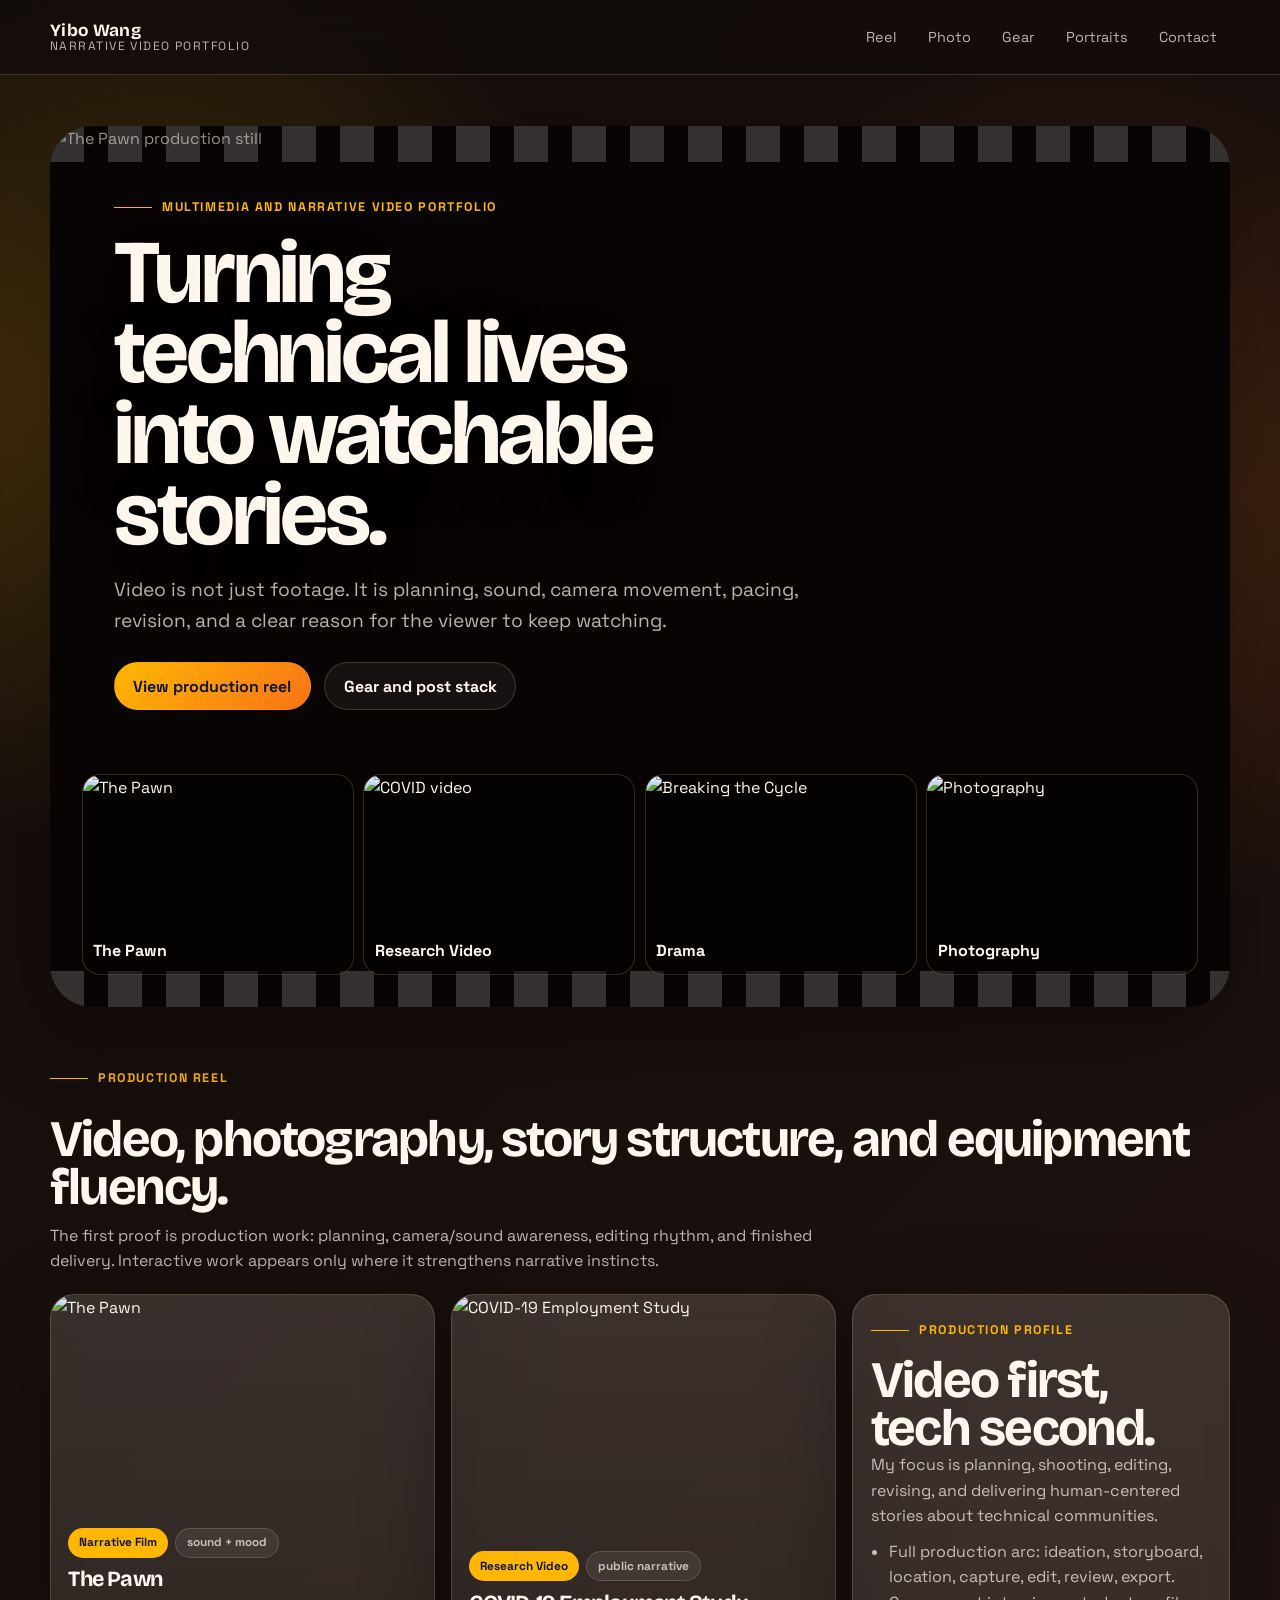
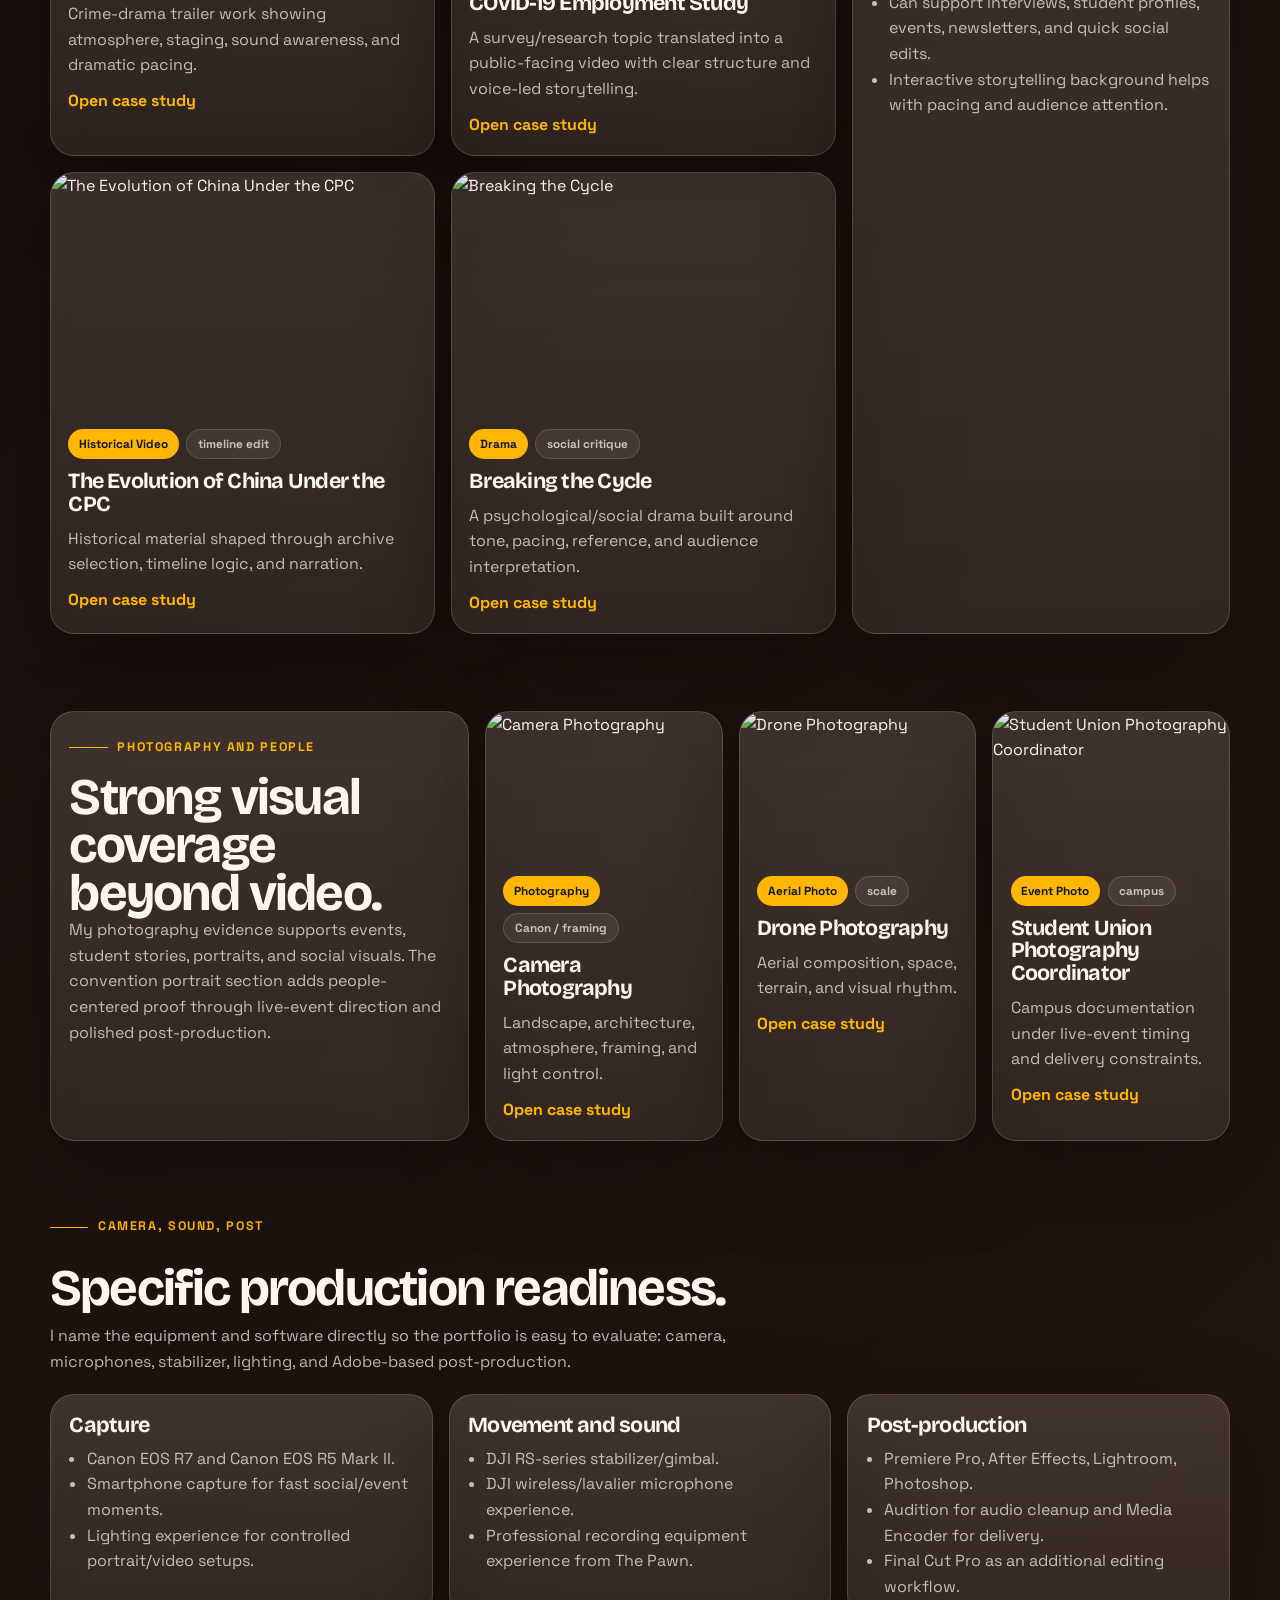
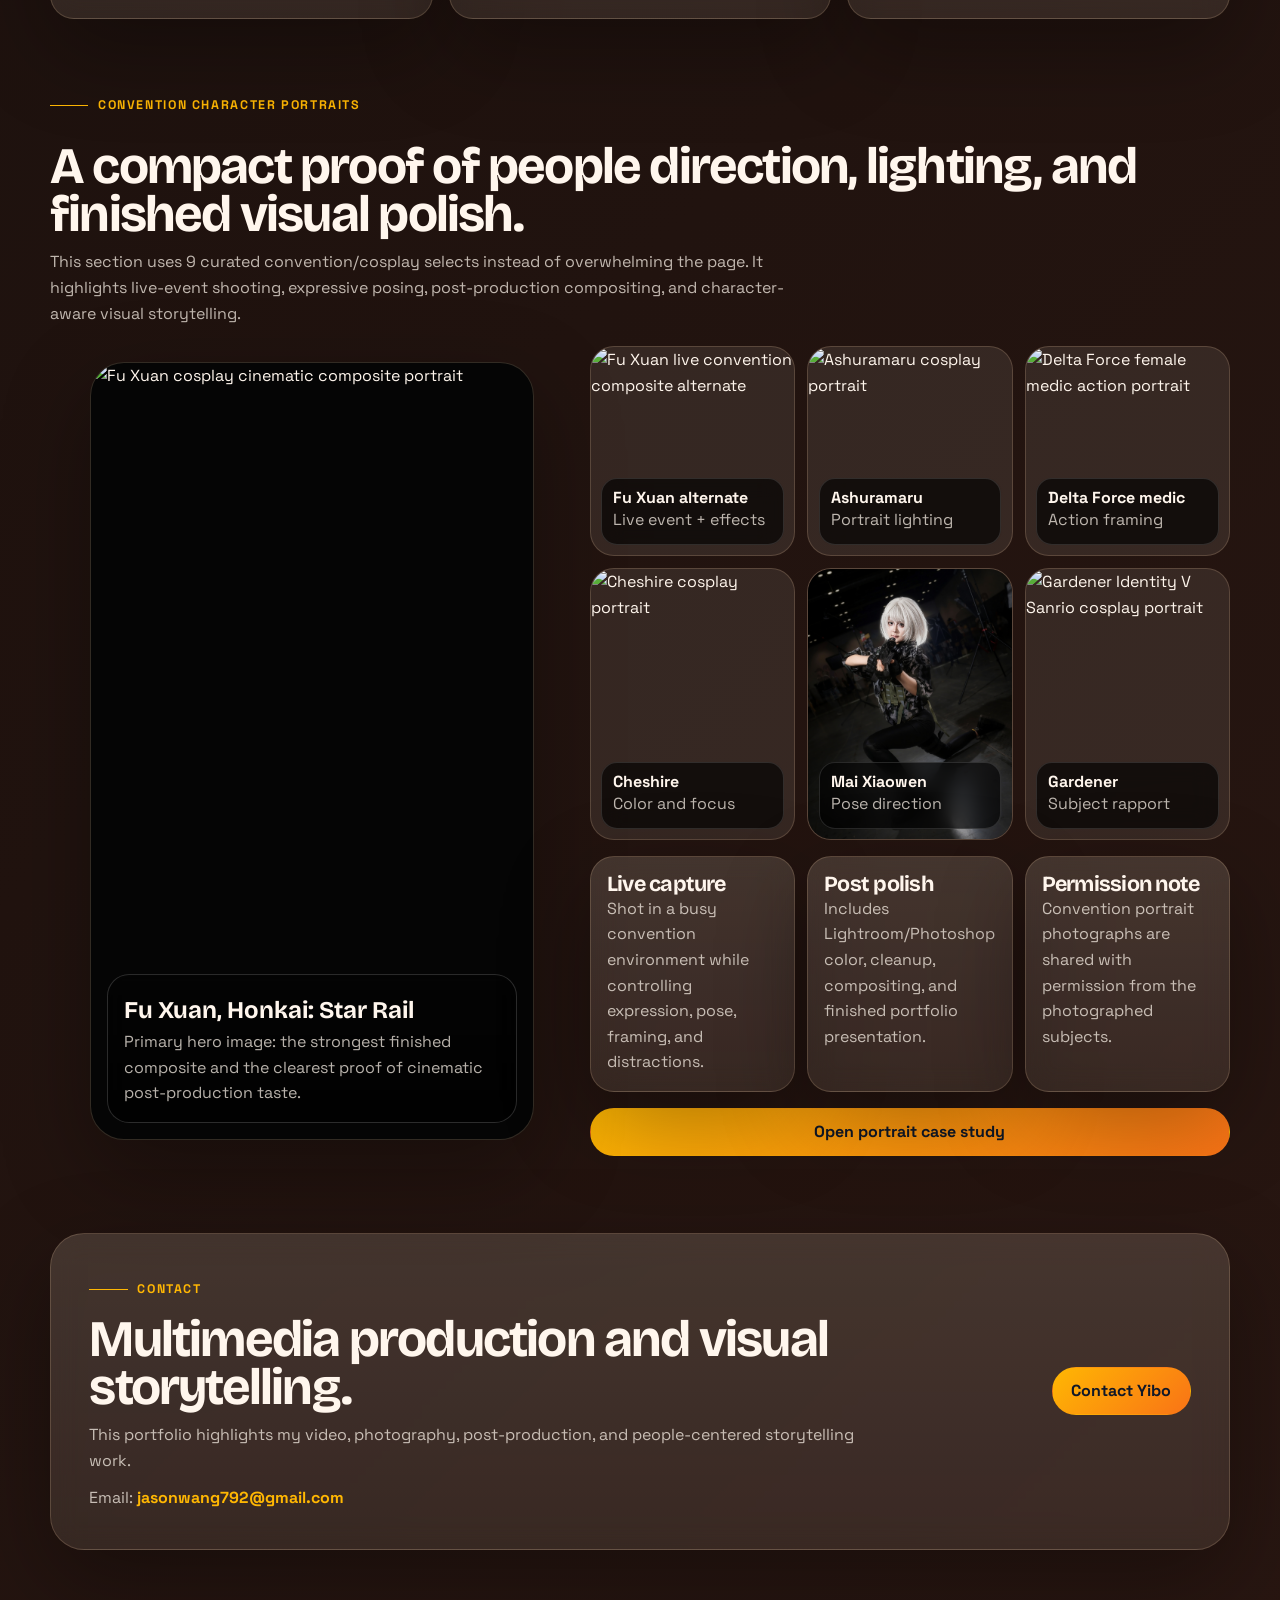
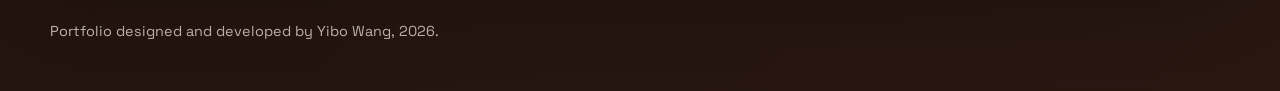
==== commit 35decbfd: "Polish portfolio copy and analytics" ====
--- a/index.html
+++ b/index.html
@@ -1,8 +1,8 @@
-<!DOCTYPE html><html lang="en"><head><meta charset="UTF-8"><meta name="viewport" content="width=device-width, initial-scale=1.0"><title>Yibo Wang | Multimedia and Narrative Video Producer Portfolio</title><meta name="description" content="Role-specific multimedia portfolio for Duke Pratt."><meta property="og:title" content="Yibo Wang | Multimedia and Narrative Video Producer Portfolio"><meta property="og:description" content="Role-specific multimedia portfolio for Duke Pratt."><meta property="og:type" content="website"><link rel="preconnect" href="https://fonts.googleapis.com"><link rel="preconnect" href="https://fonts.gstatic.com" crossorigin><link href="https://fonts.googleapis.com/css2?family=Bricolage+Grotesque:wght@500;700;800&family=Space+Grotesk:wght@400;500;700&display=swap" rel="stylesheet"><link rel="stylesheet" href="assets/css/role-site.css"></head><body class="theme-cinema"><header class="site-header"><div class="container header-row"><a class="brand" href="#top"><strong>Yibo Wang</strong><span>Narrative Video Portfolio</span></a><nav class="site-nav"><ul><li><a href="#reel">Reel</a></li><li><a href="#photo">Photo</a></li><li><a href="#gear">Gear</a></li><li><a href="#portraits">Portraits</a></li><li><a href="#contact">Contact</a></li></ul></nav></div></header><main id="top">
-<section class="cinema-hero"><div class="container"><div class="cinema-frame"><img class="cinema-image" src="assets/images/video-project1.jpg" alt="The Pawn production still"><div class="cinema-copy"><div class="eyebrow">Duke Pratt Multimedia Producer</div><h1>Turning technical lives into watchable stories.</h1><p class="lede">Video is not just footage. It is planning, sound, camera movement, pacing, revision, and a clear reason for the viewer to keep watching.</p><div class="actions"><a class="button" href="#reel">View production reel</a><a class="button-secondary" href="#gear">Gear and post stack</a></div></div><div class="reel-strip"><a href="projects/video-project1.html"><img src="assets/images/video-project1.jpg" alt="The Pawn"><span>The Pawn</span></a><a href="projects/video-project2.html"><img src="assets/images/video-project2.png" alt="COVID video"><span>Research Video</span></a><a href="projects/video-project4.html"><img src="assets/images/video-project4.png" alt="Breaking the Cycle"><span>Drama</span></a><a href="projects/photography-project1.html"><img src="assets/images/photography-project1.JPG" alt="Photography"><span>Photography</span></a></div></div></div></section>
-<section class="section" id="reel"><div class="container"><div class="section-heading"><div class="eyebrow">Production reel</div><h2>Lead with the work this job will actually use.</h2><p>For Pratt, the first proof should be video, photography, story structure, and equipment fluency. Game work appears only where it strengthens narrative instincts.</p></div><div class="lead-layout"><div class="grid-2"><article class="work-card"><img src="assets/images/video-project1.jpg" alt="The Pawn"><div class="card-body"><div class="tag-row"><span class="tag">Narrative Film</span><span class="pill">sound + mood</span></div><h3>The Pawn</h3><p>Crime-drama trailer work showing atmosphere, staging, sound awareness, and dramatic pacing.</p><a class="project-link" href="projects/video-project1.html">Open case study</a></div></article><article class="work-card"><img src="assets/images/video-project2.png" alt="COVID-19 Employment Study"><div class="card-body"><div class="tag-row"><span class="tag">Research Video</span><span class="pill">public narrative</span></div><h3>COVID-19 Employment Study</h3><p>A survey/research topic translated into a public-facing video with clear structure and voice-led storytelling.</p><a class="project-link" href="projects/video-project2.html">Open case study</a></div></article><article class="work-card"><img src="assets/images/video-project3.png" alt="The Evolution of China Under the CPC"><div class="card-body"><div class="tag-row"><span class="tag">Historical Video</span><span class="pill">timeline edit</span></div><h3>The Evolution of China Under the CPC</h3><p>Historical material shaped through archive selection, timeline logic, and narration.</p><a class="project-link" href="projects/video-project3.html">Open case study</a></div></article><article class="work-card"><img src="assets/images/video-project4.png" alt="Breaking the Cycle"><div class="card-body"><div class="tag-row"><span class="tag">Drama</span><span class="pill">social critique</span></div><h3>Breaking the Cycle</h3><p>A psychological/social drama built around tone, pacing, reference, and audience interpretation.</p><a class="project-link" href="projects/video-project4.html">Open case study</a></div></article></div><aside class="gear-card"><div class="eyebrow">Why this site is different</div><h2>Video first, tech second.</h2><p>The goal is not to prove I can code. It is to prove I can plan, shoot, edit, revise, and deliver human-centered stories about technical communities.</p><ul><li>Full production arc: ideation, storyboard, location, capture, edit, review, export.</li><li>Can support interviews, student profiles, events, newsletters, and quick social edits.</li><li>Interactive storytelling background helps with pacing and audience attention.</li></ul></aside></div></div></section>
-<section class="section" id="photo"><div class="container portrait-stage"><aside class="gear-card"><div class="eyebrow">Photography and people</div><h2>Strong visual coverage beyond video.</h2><p>My photography evidence supports events, student stories, portraits, and social visuals. The convention portrait archive will become a major people-centered proof section after you add selects.</p></aside><div class="grid-3"><article class="work-card"><img src="assets/images/photography-project1.JPG" alt="Camera Photography"><div class="card-body"><div class="tag-row"><span class="tag">Photography</span><span class="pill">Canon / framing</span></div><h3>Camera Photography</h3><p>Landscape, architecture, atmosphere, framing, and light control.</p><a class="project-link" href="projects/photography-project1.html">Open case study</a></div></article><article class="work-card"><img src="assets/images/photography-project2.JPG" alt="Drone Photography"><div class="card-body"><div class="tag-row"><span class="tag">Aerial Photo</span><span class="pill">scale</span></div><h3>Drone Photography</h3><p>Aerial composition, space, terrain, and visual rhythm.</p><a class="project-link" href="projects/photography-project2.html">Open case study</a></div></article><article class="work-card"><img src="assets/images/volunteer-project1.JPG" alt="Student Union Photography Coordinator"><div class="card-body"><div class="tag-row"><span class="tag">Event Photo</span><span class="pill">campus</span></div><h3>Student Union Photography Coordinator</h3><p>Campus documentation under live-event timing and delivery constraints.</p><a class="project-link" href="projects/volunteer-project1.html">Open case study</a></div></article></div></div></section>
-<section class="section" id="gear"><div class="container"><div class="section-heading"><div class="eyebrow">Camera, sound, post</div><h2>Specific production readiness.</h2><p>This section deliberately names concrete gear and software because the posting values camera, microphones, gimbals, lighting, and Adobe experience.</p></div><div class="production-board"><article class="gear-card"><h3>Capture</h3><ul><li>Canon EOS R7 and Canon EOS R5 Mark II.</li><li>Smartphone capture for fast social/event moments.</li><li>Lighting experience for controlled portrait/video setups.</li></ul></article><article class="gear-card"><h3>Movement and sound</h3><ul><li>DJI RS-series stabilizer/gimbal.</li><li>DJI wireless/lavalier microphone experience.</li><li>Professional recording equipment experience from The Pawn.</li></ul></article><article class="gear-card"><h3>Post-production</h3><ul><li>Premiere Pro, After Effects, Lightroom, Photoshop.</li><li>Audition for audio cleanup and Media Encoder for delivery.</li><li>Final Cut Pro as an additional editing workflow.</li></ul></article></div></div></section>
+<!DOCTYPE html><html lang="en"><head><meta charset="UTF-8"><meta name="viewport" content="width=device-width, initial-scale=1.0"><!-- Google tag (gtag.js) --><script async src="https://www.googletagmanager.com/gtag/js?id=G-P1YFTKP2V9"></script><script>window.dataLayer=window.dataLayer||[];function gtag(){dataLayer.push(arguments);}gtag('js',new Date());gtag('config','G-P1YFTKP2V9');</script><title>Yibo Wang | Multimedia and Narrative Video Portfolio</title><meta name="description" content="Multimedia, narrative video, photography, and post-production portfolio by Yibo Wang."><meta property="og:title" content="Yibo Wang | Multimedia and Narrative Video Portfolio"><meta property="og:description" content="Multimedia, narrative video, photography, and post-production portfolio by Yibo Wang."><meta property="og:type" content="website"><link rel="preconnect" href="https://fonts.googleapis.com"><link rel="preconnect" href="https://fonts.gstatic.com" crossorigin><link href="https://fonts.googleapis.com/css2?family=Bricolage+Grotesque:wght@500;700;800&family=Space+Grotesk:wght@400;500;700&display=swap" rel="stylesheet"><link rel="stylesheet" href="assets/css/role-site.css"></head><body class="theme-cinema"><header class="site-header"><div class="container header-row"><a class="brand" href="#top"><strong>Yibo Wang</strong><span>Narrative Video Portfolio</span></a><nav class="site-nav"><ul><li><a href="#reel">Reel</a></li><li><a href="#photo">Photo</a></li><li><a href="#gear">Gear</a></li><li><a href="#portraits">Portraits</a></li><li><a href="#contact">Contact</a></li></ul></nav></div></header><main id="top">
+<section class="cinema-hero"><div class="container"><div class="cinema-frame"><img class="cinema-image" src="assets/images/video-project1.jpg" alt="The Pawn production still"><div class="cinema-copy"><div class="eyebrow">Multimedia and Narrative Video Portfolio</div><h1>Turning technical lives into watchable stories.</h1><p class="lede">Video is not just footage. It is planning, sound, camera movement, pacing, revision, and a clear reason for the viewer to keep watching.</p><div class="actions"><a class="button" href="#reel">View production reel</a><a class="button-secondary" href="#gear">Gear and post stack</a></div></div><div class="reel-strip"><a href="projects/video-project1.html"><img src="assets/images/video-project1.jpg" alt="The Pawn"><span>The Pawn</span></a><a href="projects/video-project2.html"><img src="assets/images/video-project2.png" alt="COVID video"><span>Research Video</span></a><a href="projects/video-project4.html"><img src="assets/images/video-project4.png" alt="Breaking the Cycle"><span>Drama</span></a><a href="projects/photography-project1.html"><img src="assets/images/photography-project1.JPG" alt="Photography"><span>Photography</span></a></div></div></div></section>
+<section class="section" id="reel"><div class="container"><div class="section-heading"><div class="eyebrow">Production reel</div><h2>Video, photography, story structure, and equipment fluency.</h2><p>The first proof is production work: planning, camera/sound awareness, editing rhythm, and finished delivery. Interactive work appears only where it strengthens narrative instincts.</p></div><div class="lead-layout"><div class="grid-2"><article class="work-card"><img src="assets/images/video-project1.jpg" alt="The Pawn"><div class="card-body"><div class="tag-row"><span class="tag">Narrative Film</span><span class="pill">sound + mood</span></div><h3>The Pawn</h3><p>Crime-drama trailer work showing atmosphere, staging, sound awareness, and dramatic pacing.</p><a class="project-link" href="projects/video-project1.html">Open case study</a></div></article><article class="work-card"><img src="assets/images/video-project2.png" alt="COVID-19 Employment Study"><div class="card-body"><div class="tag-row"><span class="tag">Research Video</span><span class="pill">public narrative</span></div><h3>COVID-19 Employment Study</h3><p>A survey/research topic translated into a public-facing video with clear structure and voice-led storytelling.</p><a class="project-link" href="projects/video-project2.html">Open case study</a></div></article><article class="work-card"><img src="assets/images/video-project3.png" alt="The Evolution of China Under the CPC"><div class="card-body"><div class="tag-row"><span class="tag">Historical Video</span><span class="pill">timeline edit</span></div><h3>The Evolution of China Under the CPC</h3><p>Historical material shaped through archive selection, timeline logic, and narration.</p><a class="project-link" href="projects/video-project3.html">Open case study</a></div></article><article class="work-card"><img src="assets/images/video-project4.png" alt="Breaking the Cycle"><div class="card-body"><div class="tag-row"><span class="tag">Drama</span><span class="pill">social critique</span></div><h3>Breaking the Cycle</h3><p>A psychological/social drama built around tone, pacing, reference, and audience interpretation.</p><a class="project-link" href="projects/video-project4.html">Open case study</a></div></article></div><aside class="gear-card"><div class="eyebrow">Production profile</div><h2>Video first, tech second.</h2><p>My focus is planning, shooting, editing, revising, and delivering human-centered stories about technical communities.</p><ul><li>Full production arc: ideation, storyboard, location, capture, edit, review, export.</li><li>Can support interviews, student profiles, events, newsletters, and quick social edits.</li><li>Interactive storytelling background helps with pacing and audience attention.</li></ul></aside></div></div></section>
+<section class="section" id="photo"><div class="container portrait-stage"><aside class="gear-card"><div class="eyebrow">Photography and people</div><h2>Strong visual coverage beyond video.</h2><p>My photography evidence supports events, student stories, portraits, and social visuals. The convention portrait section adds people-centered proof through live-event direction and polished post-production.</p></aside><div class="grid-3"><article class="work-card"><img src="assets/images/photography-project1.JPG" alt="Camera Photography"><div class="card-body"><div class="tag-row"><span class="tag">Photography</span><span class="pill">Canon / framing</span></div><h3>Camera Photography</h3><p>Landscape, architecture, atmosphere, framing, and light control.</p><a class="project-link" href="projects/photography-project1.html">Open case study</a></div></article><article class="work-card"><img src="assets/images/photography-project2.JPG" alt="Drone Photography"><div class="card-body"><div class="tag-row"><span class="tag">Aerial Photo</span><span class="pill">scale</span></div><h3>Drone Photography</h3><p>Aerial composition, space, terrain, and visual rhythm.</p><a class="project-link" href="projects/photography-project2.html">Open case study</a></div></article><article class="work-card"><img src="assets/images/volunteer-project1.JPG" alt="Student Union Photography Coordinator"><div class="card-body"><div class="tag-row"><span class="tag">Event Photo</span><span class="pill">campus</span></div><h3>Student Union Photography Coordinator</h3><p>Campus documentation under live-event timing and delivery constraints.</p><a class="project-link" href="projects/volunteer-project1.html">Open case study</a></div></article></div></div></section>
+<section class="section" id="gear"><div class="container"><div class="section-heading"><div class="eyebrow">Camera, sound, post</div><h2>Specific production readiness.</h2><p>I name the equipment and software directly so the portfolio is easy to evaluate: camera, microphones, stabilizer, lighting, and Adobe-based post-production.</p></div><div class="production-board"><article class="gear-card"><h3>Capture</h3><ul><li>Canon EOS R7 and Canon EOS R5 Mark II.</li><li>Smartphone capture for fast social/event moments.</li><li>Lighting experience for controlled portrait/video setups.</li></ul></article><article class="gear-card"><h3>Movement and sound</h3><ul><li>DJI RS-series stabilizer/gimbal.</li><li>DJI wireless/lavalier microphone experience.</li><li>Professional recording equipment experience from The Pawn.</li></ul></article><article class="gear-card"><h3>Post-production</h3><ul><li>Premiere Pro, After Effects, Lightroom, Photoshop.</li><li>Audition for audio cleanup and Media Encoder for delivery.</li><li>Final Cut Pro as an additional editing workflow.</li></ul></article></div></div></section>
 <section class="section" id="portraits"><div class="container"><div class="section-heading"><div class="eyebrow">Convention character portraits</div><h2>A compact proof of people direction, lighting, and finished visual polish.</h2><p>This section uses 9 curated convention/cosplay selects instead of overwhelming the page. It highlights live-event shooting, expressive posing, post-production compositing, and character-aware visual storytelling.</p></div><div class="convention-showcase"><figure class="convention-hero"><img src="assets/images/convention/fuxuan-hero.jpg" alt="Fu Xuan cosplay cinematic composite portrait"><figcaption><strong>Fu Xuan, Honkai: Star Rail</strong><span>Primary hero image: the strongest finished composite and the clearest proof of cinematic post-production taste.</span></figcaption></figure><div class="convention-copy"><div class="convention-grid"><a class="convention-card" href="projects/convention-portraits.html"><img src="assets/images/convention/fuxuan-composite.png" alt="Fu Xuan live convention composite alternate"><figcaption><strong>Fu Xuan alternate</strong><span>Live event + effects</span></figcaption></a><a class="convention-card" href="projects/convention-portraits.html"><img src="assets/images/convention/ashuramaru.JPG" alt="Ashuramaru cosplay portrait"><figcaption><strong>Ashuramaru</strong><span>Portrait lighting</span></figcaption></a><a class="convention-card" href="projects/convention-portraits.html"><img src="assets/images/convention/delta-medic-close.jpg" alt="Delta Force female medic action portrait"><figcaption><strong>Delta Force medic</strong><span>Action framing</span></figcaption></a><a class="convention-card" href="projects/convention-portraits.html"><img src="assets/images/convention/cheshire.jpg" alt="Cheshire cosplay portrait"><figcaption><strong>Cheshire</strong><span>Color and focus</span></figcaption></a><a class="convention-card" href="projects/convention-portraits.html"><img src="assets/images/convention/mai-xiaowen-gun.jpg" alt="Mai Xiaowen tactical cosplay portrait"><figcaption><strong>Mai Xiaowen</strong><span>Pose direction</span></figcaption></a><a class="convention-card" href="projects/convention-portraits.html"><img src="assets/images/convention/gardener-sanrio.JPG" alt="Gardener Identity V Sanrio cosplay portrait"><figcaption><strong>Gardener</strong><span>Subject rapport</span></figcaption></a></div><div class="convention-meta"><article class="mini-card"><h3>Live capture</h3><p>Shot in a busy convention environment while controlling expression, pose, framing, and distractions.</p></article><article class="mini-card"><h3>Post polish</h3><p>Includes Lightroom/Photoshop color, cleanup, compositing, and finished portfolio presentation.</p></article><article class="mini-card"><h3>Permission note</h3><p>Convention portrait photographs are shared with permission from the photographed subjects.</p></article></div><a class="button" href="projects/convention-portraits.html">Open portrait case study</a></div></div></div></section>
-<section class="section" id="contact"><div class="container contact-card card"><div><div class="eyebrow">Application note</div><h2>Built for Job 9192.</h2><p>This is the primary portfolio for the Multimedia & Narrative Video Producer role. It should be sent with the tailored resume and cover letter.</p><p>Email: <a class="project-link" href="mailto:jasonwang792@gmail.com">jasonwang792@gmail.com</a></p></div><a class="button" href="mailto:jasonwang792@gmail.com">Contact Yibo</a></div></section>
-</main><footer class="footer"><div class="container">Designed and developed by Yibo Wang. Role-specific Duke Student Employment portfolio, 2026.</div></footer></body></html>
+<section class="section" id="contact"><div class="container contact-card card"><div><div class="eyebrow">Contact</div><h2>Multimedia production and visual storytelling.</h2><p>This portfolio highlights my video, photography, post-production, and people-centered storytelling work.</p><p>Email: <a class="project-link" href="mailto:jasonwang792@gmail.com">jasonwang792@gmail.com</a></p></div><a class="button" href="mailto:jasonwang792@gmail.com">Contact Yibo</a></div></section>
+</main><footer class="footer"><div class="container">Portfolio designed and developed by Yibo Wang, 2026.</div></footer></body></html>
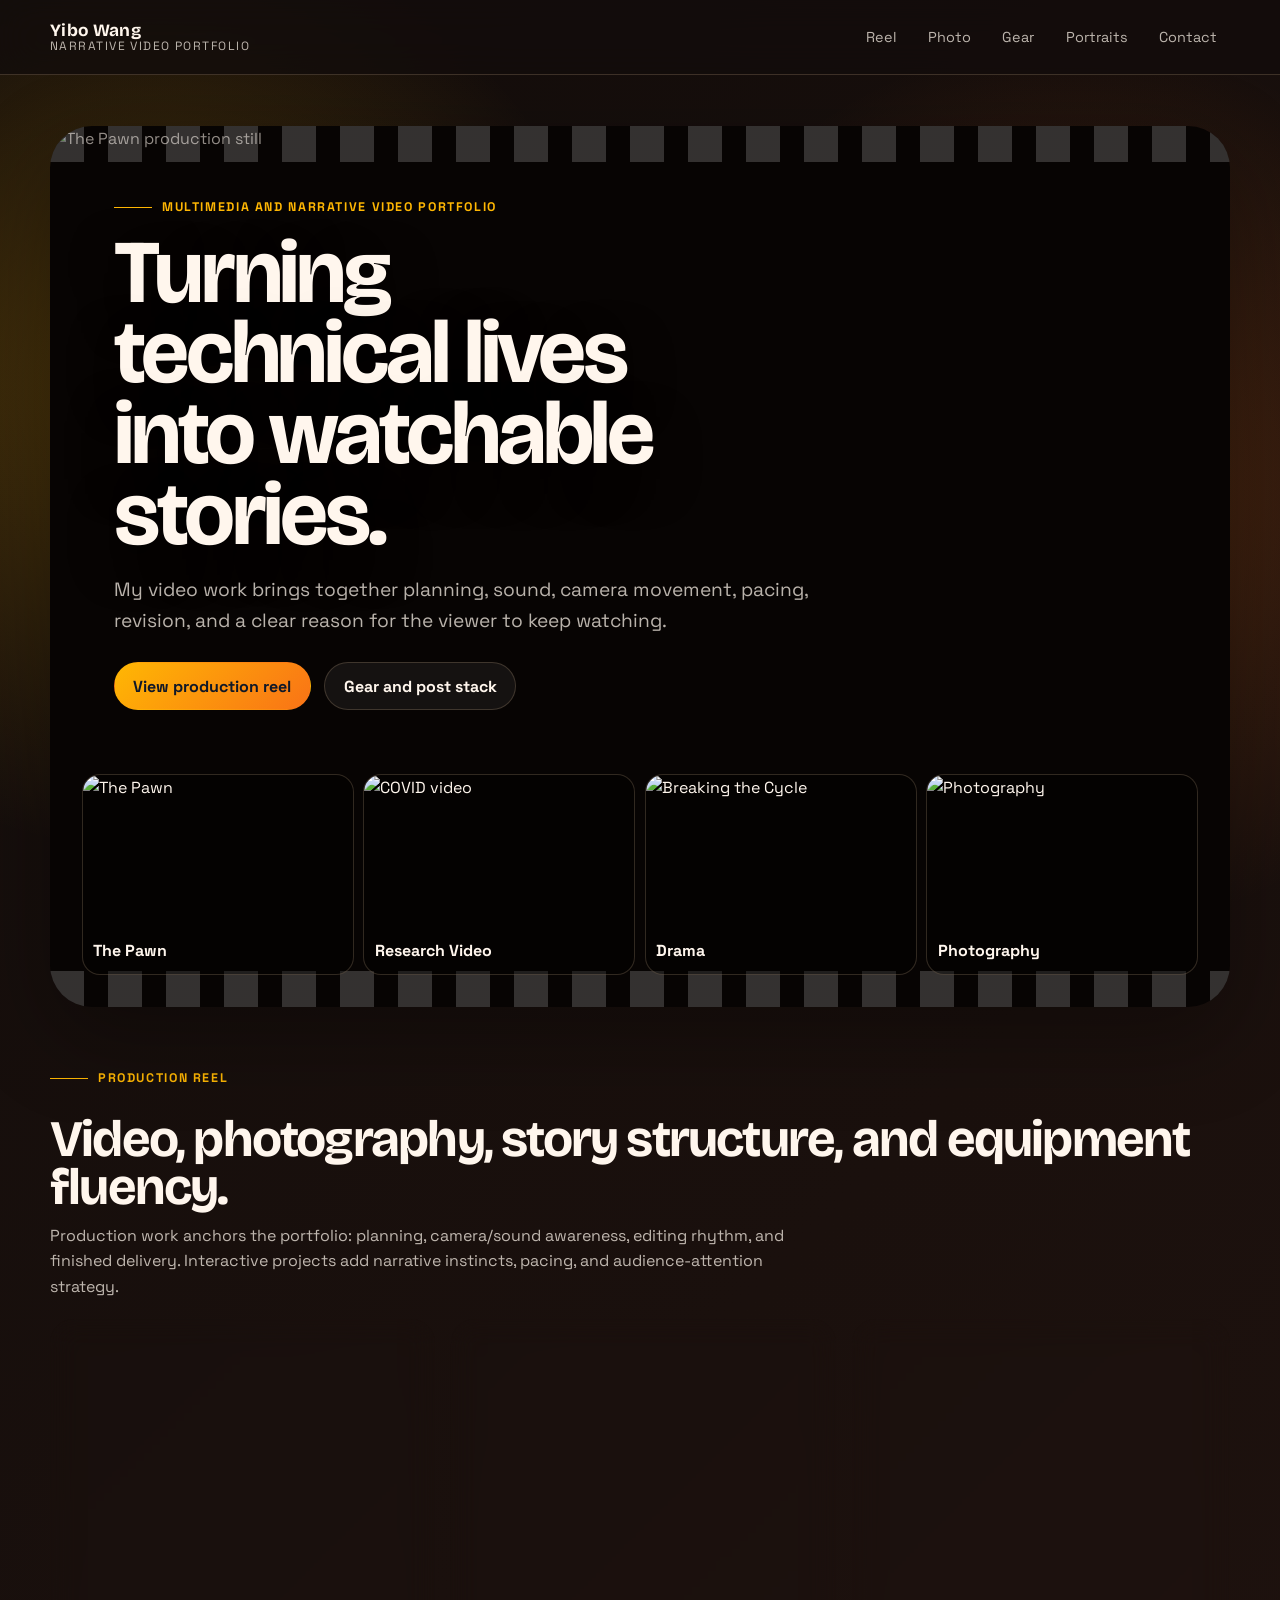
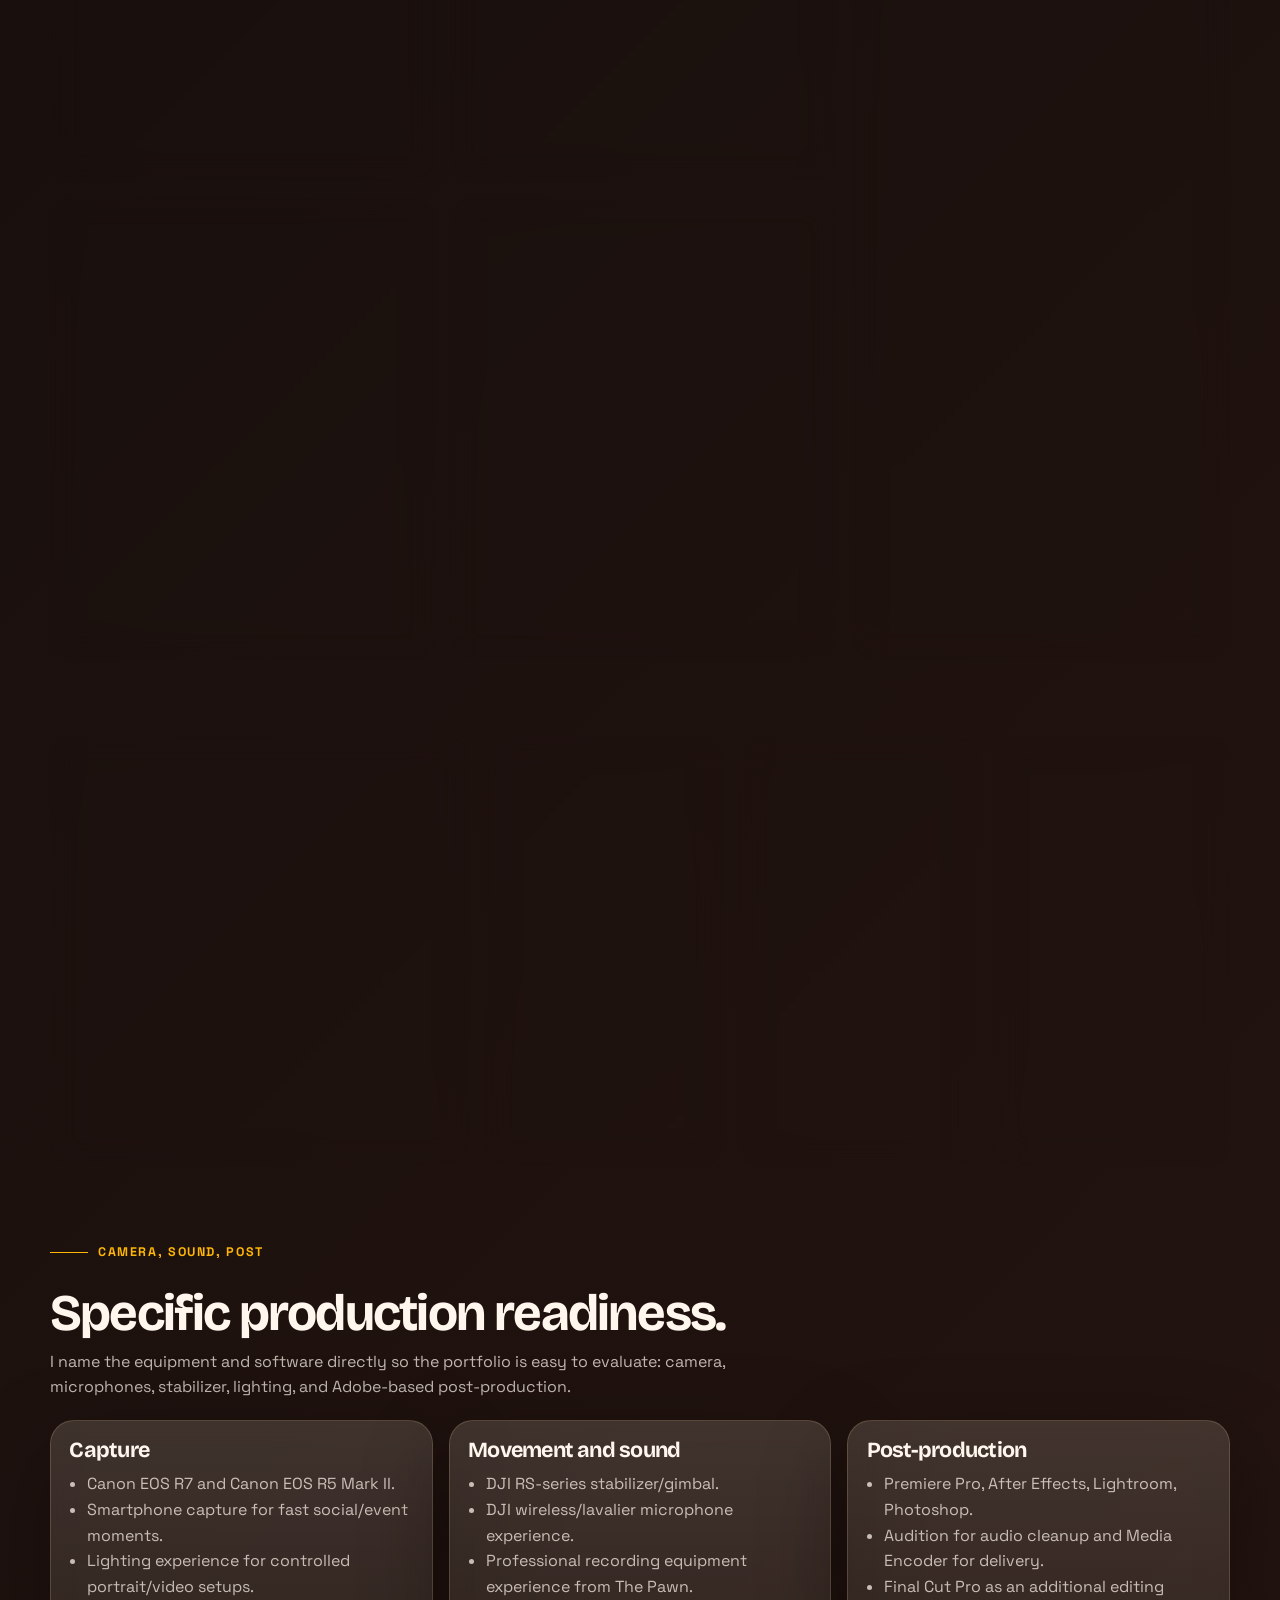
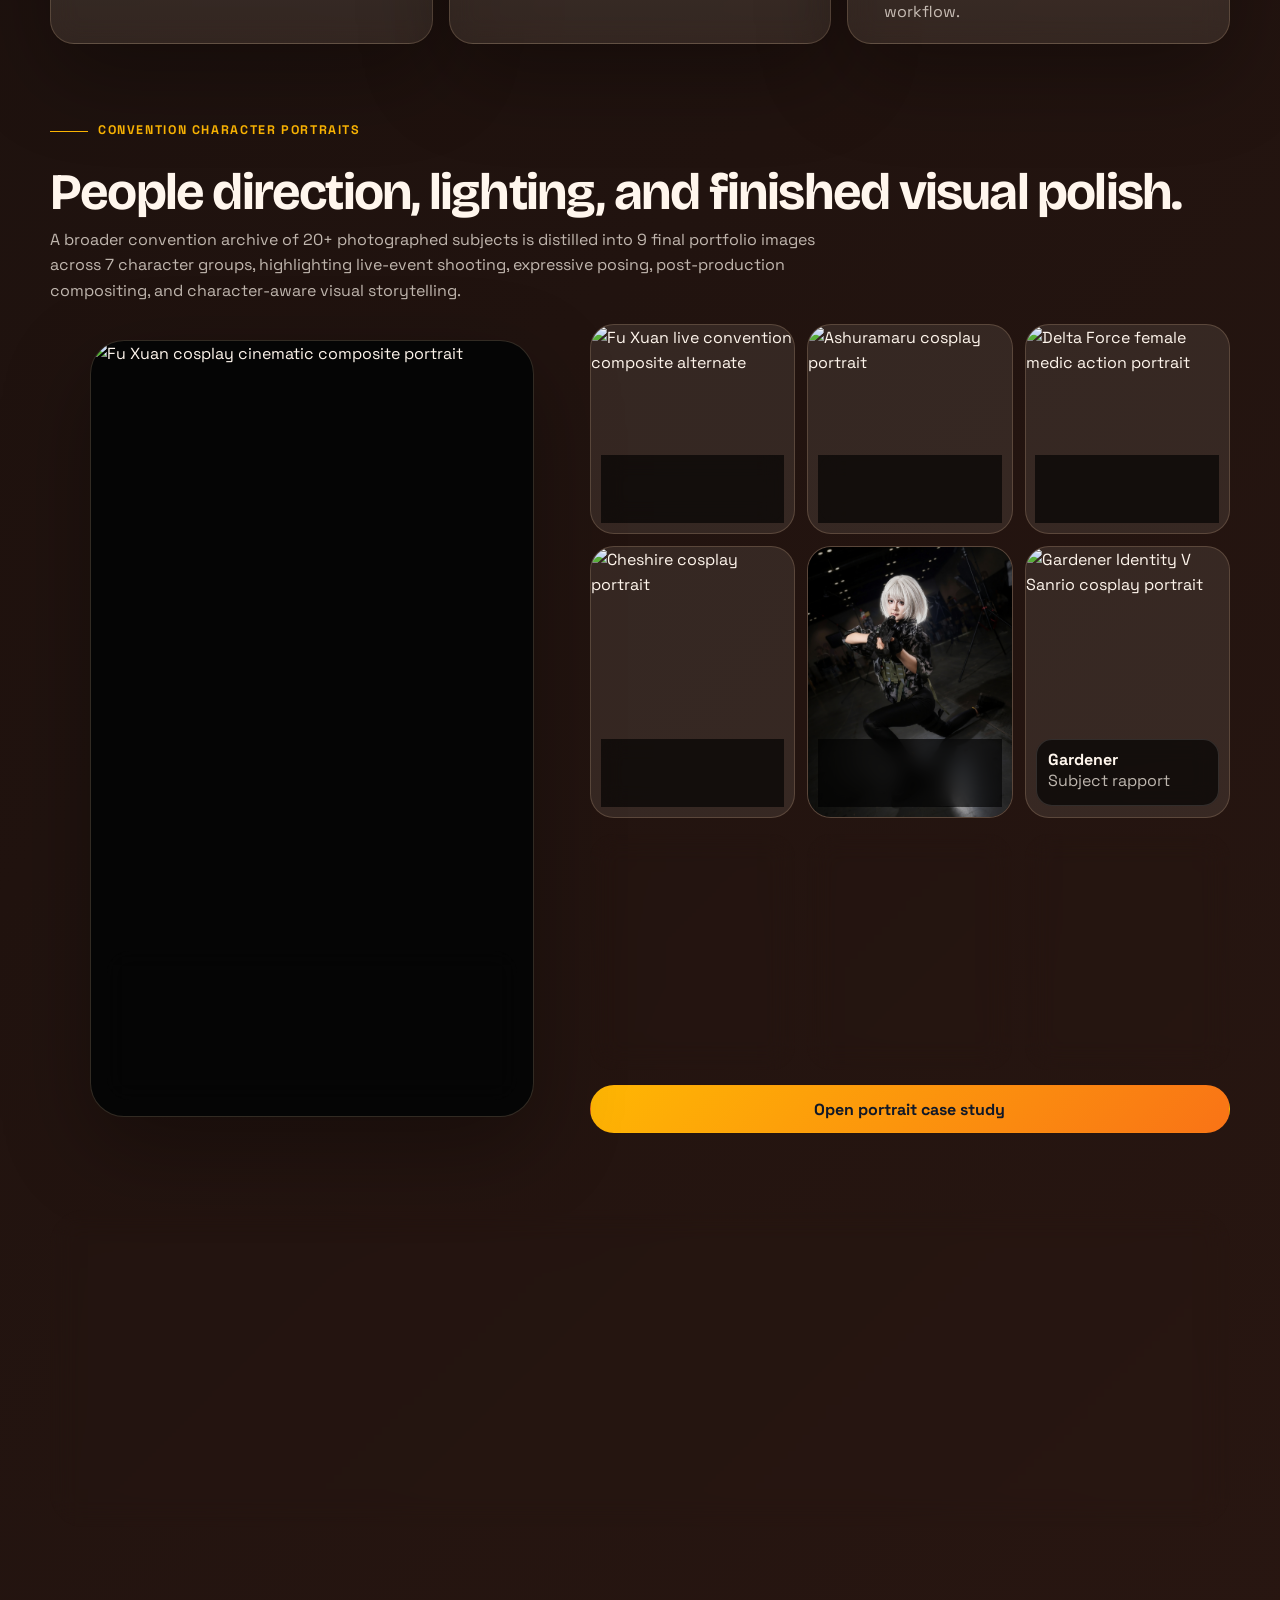
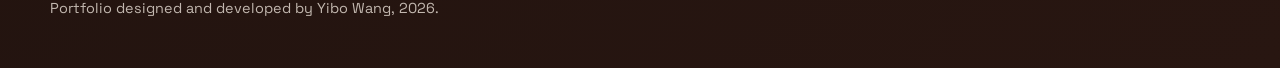
==== commit 40109d8f: "Polish final portfolio copy and layout" ====
--- a/index.html
+++ b/index.html
@@ -1,8 +1,8 @@
 <!DOCTYPE html><html lang="en"><head><meta charset="UTF-8"><meta name="viewport" content="width=device-width, initial-scale=1.0"><!-- Google tag (gtag.js) --><script async src="https://www.googletagmanager.com/gtag/js?id=G-P1YFTKP2V9"></script><script>window.dataLayer=window.dataLayer||[];function gtag(){dataLayer.push(arguments);}gtag('js',new Date());gtag('config','G-P1YFTKP2V9');</script><title>Yibo Wang | Multimedia and Narrative Video Portfolio</title><meta name="description" content="Multimedia, narrative video, photography, and post-production portfolio by Yibo Wang."><meta property="og:title" content="Yibo Wang | Multimedia and Narrative Video Portfolio"><meta property="og:description" content="Multimedia, narrative video, photography, and post-production portfolio by Yibo Wang."><meta property="og:type" content="website"><link rel="preconnect" href="https://fonts.googleapis.com"><link rel="preconnect" href="https://fonts.gstatic.com" crossorigin><link href="https://fonts.googleapis.com/css2?family=Bricolage+Grotesque:wght@500;700;800&family=Space+Grotesk:wght@400;500;700&display=swap" rel="stylesheet"><link rel="stylesheet" href="assets/css/role-site.css"></head><body class="theme-cinema"><header class="site-header"><div class="container header-row"><a class="brand" href="#top"><strong>Yibo Wang</strong><span>Narrative Video Portfolio</span></a><nav class="site-nav"><ul><li><a href="#reel">Reel</a></li><li><a href="#photo">Photo</a></li><li><a href="#gear">Gear</a></li><li><a href="#portraits">Portraits</a></li><li><a href="#contact">Contact</a></li></ul></nav></div></header><main id="top">
-<section class="cinema-hero"><div class="container"><div class="cinema-frame"><img class="cinema-image" src="assets/images/video-project1.jpg" alt="The Pawn production still"><div class="cinema-copy"><div class="eyebrow">Multimedia and Narrative Video Portfolio</div><h1>Turning technical lives into watchable stories.</h1><p class="lede">Video is not just footage. It is planning, sound, camera movement, pacing, revision, and a clear reason for the viewer to keep watching.</p><div class="actions"><a class="button" href="#reel">View production reel</a><a class="button-secondary" href="#gear">Gear and post stack</a></div></div><div class="reel-strip"><a href="projects/video-project1.html"><img src="assets/images/video-project1.jpg" alt="The Pawn"><span>The Pawn</span></a><a href="projects/video-project2.html"><img src="assets/images/video-project2.png" alt="COVID video"><span>Research Video</span></a><a href="projects/video-project4.html"><img src="assets/images/video-project4.png" alt="Breaking the Cycle"><span>Drama</span></a><a href="projects/photography-project1.html"><img src="assets/images/photography-project1.JPG" alt="Photography"><span>Photography</span></a></div></div></div></section>
-<section class="section" id="reel"><div class="container"><div class="section-heading"><div class="eyebrow">Production reel</div><h2>Video, photography, story structure, and equipment fluency.</h2><p>The first proof is production work: planning, camera/sound awareness, editing rhythm, and finished delivery. Interactive work appears only where it strengthens narrative instincts.</p></div><div class="lead-layout"><div class="grid-2"><article class="work-card"><img src="assets/images/video-project1.jpg" alt="The Pawn"><div class="card-body"><div class="tag-row"><span class="tag">Narrative Film</span><span class="pill">sound + mood</span></div><h3>The Pawn</h3><p>Crime-drama trailer work showing atmosphere, staging, sound awareness, and dramatic pacing.</p><a class="project-link" href="projects/video-project1.html">Open case study</a></div></article><article class="work-card"><img src="assets/images/video-project2.png" alt="COVID-19 Employment Study"><div class="card-body"><div class="tag-row"><span class="tag">Research Video</span><span class="pill">public narrative</span></div><h3>COVID-19 Employment Study</h3><p>A survey/research topic translated into a public-facing video with clear structure and voice-led storytelling.</p><a class="project-link" href="projects/video-project2.html">Open case study</a></div></article><article class="work-card"><img src="assets/images/video-project3.png" alt="The Evolution of China Under the CPC"><div class="card-body"><div class="tag-row"><span class="tag">Historical Video</span><span class="pill">timeline edit</span></div><h3>The Evolution of China Under the CPC</h3><p>Historical material shaped through archive selection, timeline logic, and narration.</p><a class="project-link" href="projects/video-project3.html">Open case study</a></div></article><article class="work-card"><img src="assets/images/video-project4.png" alt="Breaking the Cycle"><div class="card-body"><div class="tag-row"><span class="tag">Drama</span><span class="pill">social critique</span></div><h3>Breaking the Cycle</h3><p>A psychological/social drama built around tone, pacing, reference, and audience interpretation.</p><a class="project-link" href="projects/video-project4.html">Open case study</a></div></article></div><aside class="gear-card"><div class="eyebrow">Production profile</div><h2>Video first, tech second.</h2><p>My focus is planning, shooting, editing, revising, and delivering human-centered stories about technical communities.</p><ul><li>Full production arc: ideation, storyboard, location, capture, edit, review, export.</li><li>Can support interviews, student profiles, events, newsletters, and quick social edits.</li><li>Interactive storytelling background helps with pacing and audience attention.</li></ul></aside></div></div></section>
-<section class="section" id="photo"><div class="container portrait-stage"><aside class="gear-card"><div class="eyebrow">Photography and people</div><h2>Strong visual coverage beyond video.</h2><p>My photography evidence supports events, student stories, portraits, and social visuals. The convention portrait section adds people-centered proof through live-event direction and polished post-production.</p></aside><div class="grid-3"><article class="work-card"><img src="assets/images/photography-project1.JPG" alt="Camera Photography"><div class="card-body"><div class="tag-row"><span class="tag">Photography</span><span class="pill">Canon / framing</span></div><h3>Camera Photography</h3><p>Landscape, architecture, atmosphere, framing, and light control.</p><a class="project-link" href="projects/photography-project1.html">Open case study</a></div></article><article class="work-card"><img src="assets/images/photography-project2.JPG" alt="Drone Photography"><div class="card-body"><div class="tag-row"><span class="tag">Aerial Photo</span><span class="pill">scale</span></div><h3>Drone Photography</h3><p>Aerial composition, space, terrain, and visual rhythm.</p><a class="project-link" href="projects/photography-project2.html">Open case study</a></div></article><article class="work-card"><img src="assets/images/volunteer-project1.JPG" alt="Student Union Photography Coordinator"><div class="card-body"><div class="tag-row"><span class="tag">Event Photo</span><span class="pill">campus</span></div><h3>Student Union Photography Coordinator</h3><p>Campus documentation under live-event timing and delivery constraints.</p><a class="project-link" href="projects/volunteer-project1.html">Open case study</a></div></article></div></div></section>
+<section class="cinema-hero"><div class="container"><div class="cinema-frame"><img class="cinema-image" src="assets/images/video-project1.jpg" alt="The Pawn production still"><div class="cinema-copy"><div class="eyebrow">Multimedia and Narrative Video Portfolio</div><h1>Turning technical lives into watchable stories.</h1><p class="lede">My video work brings together planning, sound, camera movement, pacing, revision, and a clear reason for the viewer to keep watching.</p><div class="actions"><a class="button" href="#reel">View production reel</a><a class="button-secondary" href="#gear">Gear and post stack</a></div></div><div class="reel-strip"><a href="projects/video-project1.html"><img src="assets/images/video-project1.jpg" alt="The Pawn"><span>The Pawn</span></a><a href="projects/video-project2.html"><img src="assets/images/video-project2.png" alt="COVID video"><span>Research Video</span></a><a href="projects/video-project4.html"><img src="assets/images/video-project4.png" alt="Breaking the Cycle"><span>Drama</span></a><a href="projects/photography-project1.html"><img src="assets/images/photography-project1.JPG" alt="Photography"><span>Photography</span></a></div></div></div></section>
+<section class="section" id="reel"><div class="container"><div class="section-heading"><div class="eyebrow">Production reel</div><h2>Video, photography, story structure, and equipment fluency.</h2><p>Production work anchors the portfolio: planning, camera/sound awareness, editing rhythm, and finished delivery. Interactive projects add narrative instincts, pacing, and audience-attention strategy.</p></div><div class="lead-layout"><div class="grid-2"><article class="work-card"><img src="assets/images/video-project1.jpg" alt="The Pawn"><div class="card-body"><div class="tag-row"><span class="tag">Narrative Film</span><span class="pill">sound + mood</span></div><h3>The Pawn</h3><p>Crime-drama trailer work showing atmosphere, staging, sound awareness, and dramatic pacing.</p><a class="project-link" href="projects/video-project1.html">Open case study</a></div></article><article class="work-card"><img src="assets/images/video-project2.png" alt="COVID-19 Employment Study"><div class="card-body"><div class="tag-row"><span class="tag">Research Video</span><span class="pill">public narrative</span></div><h3>COVID-19 Employment Study</h3><p>A survey/research topic translated into a public-facing video with clear structure and voice-led storytelling.</p><a class="project-link" href="projects/video-project2.html">Open case study</a></div></article><article class="work-card"><img src="assets/images/video-project3.png" alt="The Evolution of China Under the CPC"><div class="card-body"><div class="tag-row"><span class="tag">Historical Video</span><span class="pill">timeline edit</span></div><h3>The Evolution of China Under the CPC</h3><p>Historical material shaped through archive selection, timeline logic, and narration.</p><a class="project-link" href="projects/video-project3.html">Open case study</a></div></article><article class="work-card"><img src="assets/images/video-project4.png" alt="Breaking the Cycle"><div class="card-body"><div class="tag-row"><span class="tag">Drama</span><span class="pill">social critique</span></div><h3>Breaking the Cycle</h3><p>A psychological/social drama built around tone, pacing, reference, and audience interpretation.</p><a class="project-link" href="projects/video-project4.html">Open case study</a></div></article></div><aside class="gear-card"><div class="eyebrow">Production profile</div><h2>Video first, tech second.</h2><p>My focus is planning, shooting, editing, revising, and delivering human-centered stories about technical communities.</p><ul><li>Full production arc: ideation, storyboard, location, capture, edit, review, export.</li><li>Can support interviews, student profiles, events, newsletters, and quick social edits.</li><li>Interactive storytelling background helps with pacing and audience attention.</li></ul></aside></div></div></section>
+<section class="section" id="photo"><div class="container portrait-stage"><aside class="gear-card"><div class="eyebrow">Photography and people</div><h2>Strong visual coverage beyond video.</h2><p>My photography work supports events, student stories, portraits, and social visuals. The convention portrait series adds people-centered live-event direction and polished post-production.</p></aside><div class="grid-3"><article class="work-card"><img src="assets/images/photography-project1.JPG" alt="Camera Photography"><div class="card-body"><div class="tag-row"><span class="tag">Photography</span><span class="pill">Canon / framing</span></div><h3>Camera Photography</h3><p>Landscape, architecture, atmosphere, framing, and light control.</p><a class="project-link" href="projects/photography-project1.html">Open case study</a></div></article><article class="work-card"><img src="assets/images/photography-project2.JPG" alt="Drone Photography"><div class="card-body"><div class="tag-row"><span class="tag">Aerial Photo</span><span class="pill">scale</span></div><h3>Drone Photography</h3><p>Aerial composition, space, terrain, and visual rhythm.</p><a class="project-link" href="projects/photography-project2.html">Open case study</a></div></article><article class="work-card"><img src="assets/images/volunteer-project1.JPG" alt="Student Union Photography Coordinator"><div class="card-body"><div class="tag-row"><span class="tag">Event Photo</span><span class="pill">campus</span></div><h3>Student Union Photography Coordinator</h3><p>Campus documentation under live-event timing and delivery constraints.</p><a class="project-link" href="projects/volunteer-project1.html">Open case study</a></div></article></div></div></section>
 <section class="section" id="gear"><div class="container"><div class="section-heading"><div class="eyebrow">Camera, sound, post</div><h2>Specific production readiness.</h2><p>I name the equipment and software directly so the portfolio is easy to evaluate: camera, microphones, stabilizer, lighting, and Adobe-based post-production.</p></div><div class="production-board"><article class="gear-card"><h3>Capture</h3><ul><li>Canon EOS R7 and Canon EOS R5 Mark II.</li><li>Smartphone capture for fast social/event moments.</li><li>Lighting experience for controlled portrait/video setups.</li></ul></article><article class="gear-card"><h3>Movement and sound</h3><ul><li>DJI RS-series stabilizer/gimbal.</li><li>DJI wireless/lavalier microphone experience.</li><li>Professional recording equipment experience from The Pawn.</li></ul></article><article class="gear-card"><h3>Post-production</h3><ul><li>Premiere Pro, After Effects, Lightroom, Photoshop.</li><li>Audition for audio cleanup and Media Encoder for delivery.</li><li>Final Cut Pro as an additional editing workflow.</li></ul></article></div></div></section>
-<section class="section" id="portraits"><div class="container"><div class="section-heading"><div class="eyebrow">Convention character portraits</div><h2>A compact proof of people direction, lighting, and finished visual polish.</h2><p>This section uses 9 curated convention/cosplay selects instead of overwhelming the page. It highlights live-event shooting, expressive posing, post-production compositing, and character-aware visual storytelling.</p></div><div class="convention-showcase"><figure class="convention-hero"><img src="assets/images/convention/fuxuan-hero.jpg" alt="Fu Xuan cosplay cinematic composite portrait"><figcaption><strong>Fu Xuan, Honkai: Star Rail</strong><span>Primary hero image: the strongest finished composite and the clearest proof of cinematic post-production taste.</span></figcaption></figure><div class="convention-copy"><div class="convention-grid"><a class="convention-card" href="projects/convention-portraits.html"><img src="assets/images/convention/fuxuan-composite.png" alt="Fu Xuan live convention composite alternate"><figcaption><strong>Fu Xuan alternate</strong><span>Live event + effects</span></figcaption></a><a class="convention-card" href="projects/convention-portraits.html"><img src="assets/images/convention/ashuramaru.JPG" alt="Ashuramaru cosplay portrait"><figcaption><strong>Ashuramaru</strong><span>Portrait lighting</span></figcaption></a><a class="convention-card" href="projects/convention-portraits.html"><img src="assets/images/convention/delta-medic-close.jpg" alt="Delta Force female medic action portrait"><figcaption><strong>Delta Force medic</strong><span>Action framing</span></figcaption></a><a class="convention-card" href="projects/convention-portraits.html"><img src="assets/images/convention/cheshire.jpg" alt="Cheshire cosplay portrait"><figcaption><strong>Cheshire</strong><span>Color and focus</span></figcaption></a><a class="convention-card" href="projects/convention-portraits.html"><img src="assets/images/convention/mai-xiaowen-gun.jpg" alt="Mai Xiaowen tactical cosplay portrait"><figcaption><strong>Mai Xiaowen</strong><span>Pose direction</span></figcaption></a><a class="convention-card" href="projects/convention-portraits.html"><img src="assets/images/convention/gardener-sanrio.JPG" alt="Gardener Identity V Sanrio cosplay portrait"><figcaption><strong>Gardener</strong><span>Subject rapport</span></figcaption></a></div><div class="convention-meta"><article class="mini-card"><h3>Live capture</h3><p>Shot in a busy convention environment while controlling expression, pose, framing, and distractions.</p></article><article class="mini-card"><h3>Post polish</h3><p>Includes Lightroom/Photoshop color, cleanup, compositing, and finished portfolio presentation.</p></article><article class="mini-card"><h3>Permission note</h3><p>Convention portrait photographs are shared with permission from the photographed subjects.</p></article></div><a class="button" href="projects/convention-portraits.html">Open portrait case study</a></div></div></div></section>
+<section class="section" id="portraits"><div class="container"><div class="section-heading"><div class="eyebrow">Convention character portraits</div><h2>People direction, lighting, and finished visual polish.</h2><p>A broader convention archive of 20+ photographed subjects is distilled into 9 final portfolio images across 7 character groups, highlighting live-event shooting, expressive posing, post-production compositing, and character-aware visual storytelling.</p></div><div class="convention-showcase"><figure class="convention-hero"><img src="assets/images/convention/fuxuan-hero.jpg" alt="Fu Xuan cosplay cinematic composite portrait"><figcaption><strong>Fu Xuan, Honkai: Star Rail</strong><span>Primary hero image with cinematic post-production, layered atmosphere, and finished portfolio polish.</span></figcaption></figure><div class="convention-copy"><div class="convention-grid"><a class="convention-card" href="projects/convention-portraits.html"><img src="assets/images/convention/fuxuan-composite.png" alt="Fu Xuan live convention composite alternate"><figcaption><strong>Fu Xuan alternate</strong><span>Live event + effects</span></figcaption></a><a class="convention-card" href="projects/convention-portraits.html"><img src="assets/images/convention/ashuramaru.JPG" alt="Ashuramaru cosplay portrait"><figcaption><strong>Ashuramaru</strong><span>Portrait lighting</span></figcaption></a><a class="convention-card" href="projects/convention-portraits.html"><img src="assets/images/convention/delta-medic-close.jpg" alt="Delta Force female medic action portrait"><figcaption><strong>Delta Force medic</strong><span>Action framing</span></figcaption></a><a class="convention-card" href="projects/convention-portraits.html"><img src="assets/images/convention/cheshire.jpg" alt="Cheshire cosplay portrait"><figcaption><strong>Cheshire</strong><span>Color and focus</span></figcaption></a><a class="convention-card" href="projects/convention-portraits.html"><img src="assets/images/convention/mai-xiaowen-gun.jpg" alt="Mai Xiaowen tactical cosplay portrait"><figcaption><strong>Mai Xiaowen</strong><span>Pose direction</span></figcaption></a><a class="convention-card" href="projects/convention-portraits.html"><img src="assets/images/convention/gardener-sanrio.JPG" alt="Gardener Identity V Sanrio cosplay portrait"><figcaption><strong>Gardener</strong><span>Subject rapport</span></figcaption></a></div><div class="convention-meta"><article class="mini-card"><h3>Live capture</h3><p>Shot in a busy convention environment while controlling expression, pose, framing, and distractions.</p></article><article class="mini-card"><h3>Post polish</h3><p>Includes Lightroom/Photoshop color, cleanup, compositing, and finished portfolio presentation.</p></article><article class="mini-card"><h3>Permission note</h3><p>Convention portrait photographs are shared with permission from the photographed subjects.</p></article></div><a class="button" href="projects/convention-portraits.html">Open portrait case study</a></div></div></div></section>
 <section class="section" id="contact"><div class="container contact-card card"><div><div class="eyebrow">Contact</div><h2>Multimedia production and visual storytelling.</h2><p>This portfolio highlights my video, photography, post-production, and people-centered storytelling work.</p><p>Email: <a class="project-link" href="mailto:jasonwang792@gmail.com">jasonwang792@gmail.com</a></p></div><a class="button" href="mailto:jasonwang792@gmail.com">Contact Yibo</a></div></section>
 </main><footer class="footer"><div class="container">Portfolio designed and developed by Yibo Wang, 2026.</div></footer></body></html>
--- a/assets/css/role-site.css
+++ b/assets/css/role-site.css
@@ -28,10 +28,12 @@
 .cinema-hero{padding:3.2rem 0 1.5rem}.cinema-frame{border-radius:42px;overflow:hidden;position:relative;min-height:620px;display:grid;grid-template-rows:1fr auto;background:#070403;box-shadow:var(--shadow)}.cinema-frame:before,.cinema-frame:after{content:'';position:absolute;left:0;right:0;height:36px;background:repeating-linear-gradient(90deg,rgba(255,255,255,.18) 0 34px,transparent 34px 58px);z-index:2}.cinema-frame:before{top:0}.cinema-frame:after{bottom:0}.cinema-image{position:absolute;inset:0;width:100%;height:100%;object-fit:cover;opacity:.56}.cinema-copy{position:relative;z-index:3;align-self:end;padding:clamp(2rem,5vw,4rem);max-width:850px}.cinema-copy h1{max-width:11ch;text-shadow:0 16px 45px rgba(0,0,0,.55)}.reel-strip{position:relative;z-index:3;display:grid;grid-template-columns:repeat(4,1fr);gap:.6rem;padding:0 clamp(1rem,3vw,2rem) 2rem}.reel-strip a{display:grid;text-decoration:none;border:1px solid var(--line);border-radius:18px;overflow:hidden;background:rgba(0,0,0,.38)}.reel-strip img{aspect-ratio:16/9;object-fit:cover}.reel-strip span{padding:.65rem;font-weight:800}.lead-layout{display:grid;grid-template-columns:minmax(0,1.35fr) minmax(280px,.65fr);gap:1rem}.lead-layout .work-card:first-child img{aspect-ratio:16/9}.production-board{display:grid;grid-template-columns:repeat(3,1fr);gap:1rem}.gear-card{border-radius:var(--radius-lg);padding:1.15rem}.gear-card ul{margin:.6rem 0 0;padding-left:1.1rem;color:var(--muted)}.portrait-stage{display:grid;grid-template-columns:.72fr 1.28fr;gap:1rem;align-items:stretch}.convention-showcase{display:grid;grid-template-columns:minmax(0,.9fr) minmax(0,1.1fr);gap:1rem;align-items:stretch}.convention-hero{position:relative;min-height:540px;border-radius:var(--radius-xl);overflow:hidden;border:1px solid var(--line);box-shadow:var(--shadow);background:#050505}.convention-hero img{width:100%;height:100%;object-fit:cover}.convention-hero figcaption{position:absolute;left:1rem;right:1rem;bottom:1rem;padding:1rem;border-radius:22px;background:linear-gradient(180deg,rgba(0,0,0,.18),rgba(0,0,0,.72));border:1px solid rgba(255,255,255,.16);backdrop-filter:blur(12px)}.convention-hero strong{display:block;font-family:'Bricolage Grotesque';font-size:1.5rem}.convention-hero span,.convention-card span,.convention-note{color:var(--muted)}.convention-copy{display:grid;gap:1rem}.convention-grid{display:grid;grid-template-columns:repeat(3,minmax(0,1fr));gap:.75rem}.convention-card{position:relative;overflow:hidden;min-height:210px;border-radius:var(--radius-lg);border:1px solid var(--line);background:var(--surface);text-decoration:none}.convention-card img{width:100%;height:100%;object-fit:cover;transition:transform .35s ease}.convention-card:hover img{transform:scale(1.04)}.convention-card figcaption{position:absolute;inset:auto .65rem .65rem .65rem;padding:.7rem;border-radius:16px;background:rgba(0,0,0,.64);border:1px solid rgba(255,255,255,.13);backdrop-filter:blur(10px)}.convention-card strong{display:block;line-height:1.05}.convention-meta{display:grid;grid-template-columns:repeat(3,minmax(0,1fr));gap:.75rem}.convention-meta .mini-card{min-height:150px}.convention-note{padding:.9rem;border:1px solid var(--line);border-radius:var(--radius-lg);background:rgba(255,255,255,.06)}
 
 /* Maker layout */
-.maker-hero{padding:3.6rem 0 1.6rem}.maker-board{display:grid;grid-template-columns:.85fr 1.15fr;gap:1rem}.maker-intro{border-radius:var(--radius-xl);padding:clamp(1.7rem,4vw,3rem)}.content-lanes{display:grid;grid-template-columns:repeat(2,1fr);gap:.85rem}.lane{border-radius:var(--radius-lg);padding:1rem;min-height:210px;display:grid;align-content:space-between}.lane strong{font-family:'Bricolage Grotesque';font-size:1.35rem}.lane ul{margin:.7rem 0 0;padding-left:1rem;color:var(--muted)}.editorial-grid{display:grid;grid-template-columns:1.1fr .9fr;gap:1rem}.editorial-stack{display:grid;gap:1rem}.package-grid{display:grid;grid-template-columns:repeat(4,1fr);gap:.85rem}.package-grid .mini-card{min-height:180px}.maker-feature-grid{display:grid;grid-template-columns:repeat(6,1fr);gap:1rem}.maker-feature-grid .work-card:nth-child(1){grid-column:span 3}.maker-feature-grid .work-card:nth-child(2){grid-column:span 3}.maker-feature-grid .work-card{grid-column:span 2}
+.maker-hero{padding:3.6rem 0 1.6rem}.maker-board{display:grid;grid-template-columns:.85fr 1.15fr;gap:1rem}.maker-intro{border-radius:var(--radius-xl);padding:clamp(1.7rem,4vw,3rem)}.content-lanes{display:grid;grid-template-columns:repeat(2,1fr);gap:.85rem}.lane{border-radius:var(--radius-lg);padding:1rem;min-height:210px;display:grid;align-content:space-between}.lane strong{font-family:'Bricolage Grotesque';font-size:1.35rem}.lane ul{margin:.7rem 0 0;padding-left:1rem;color:var(--muted)}.editorial-grid{display:grid;grid-template-columns:1.1fr .9fr;gap:1rem}.editorial-stack{display:grid;gap:1rem}.package-grid{display:grid;grid-template-columns:repeat(4,1fr);gap:.85rem}.package-grid .mini-card{min-height:180px}.maker-feature-grid{display:grid;grid-template-columns:repeat(3,minmax(0,1fr));gap:1rem}.maker-feature-grid .work-card{min-width:0}
 
 /* Athletics layout */
-.athletics-hero{padding:3.4rem 0 1.7rem}.scoreboard{border-radius:28px;overflow:hidden;background:#00103a;border:1px solid var(--line);box-shadow:var(--shadow)}.score-top{display:grid;grid-template-columns:1fr auto 1fr;align-items:center;gap:1rem;padding:1rem 1.25rem;background:rgba(255,255,255,.1);border-bottom:1px solid var(--line);font-weight:900;letter-spacing:.12em;text-transform:uppercase}.score-number{font-family:'Bricolage Grotesque';font-size:clamp(2.8rem,8vw,7rem);line-height:.85}.score-body{display:grid;grid-template-columns:minmax(0,1fr) minmax(300px,.76fr);gap:1rem;padding:clamp(1.4rem,4vw,2.5rem)}.score-body h1{max-width:12ch}.score-card{border-radius:var(--radius-lg);padding:1rem;background:rgba(255,255,255,.1);border:1px solid var(--line)}.motion-board{display:grid;grid-template-columns:1.2fr .8fr;gap:1rem}.motion-board .work-card:first-child img{aspect-ratio:16/8}.support-grid{display:grid;grid-template-columns:repeat(5,1fr);gap:.75rem}.support-grid .mini-card{min-height:170px}.action-stack{display:grid;gap:1rem}.action-stack .work-card{display:grid;grid-template-columns:220px 1fr}.action-stack .work-card img{height:100%;aspect-ratio:auto}
+.athletics-hero{padding:3.4rem 0 1.7rem}.scoreboard{border-radius:28px;overflow:hidden;background:#00103a;border:1px solid var(--line);box-shadow:var(--shadow)}.score-top{display:grid;grid-template-columns:1fr auto 1fr;align-items:center;gap:1rem;padding:1rem 1.25rem;background:rgba(255,255,255,.1);border-bottom:1px solid var(--line);font-weight:900;letter-spacing:.12em;text-transform:uppercase}.score-number{display:block;max-width:100%;font-family:'Bricolage Grotesque';font-size:clamp(2.45rem,4.2vw,4.8rem);line-height:.85;letter-spacing:-.06em;white-space:nowrap}.score-body{display:grid;grid-template-columns:minmax(0,1fr) minmax(300px,.76fr);gap:1rem;padding:clamp(1.4rem,4vw,2.5rem)}.score-body h1{max-width:12ch}.score-card{min-width:0;overflow:hidden;border-radius:var(--radius-lg);padding:1rem;background:rgba(255,255,255,.1);border:1px solid var(--line)}.motion-board{display:grid;grid-template-columns:1.2fr .8fr;gap:1rem}.motion-board .work-card:first-child img{aspect-ratio:16/8}.support-grid{display:grid;grid-template-columns:repeat(5,1fr);gap:.75rem}.support-grid .mini-card{min-height:170px}.action-stack{display:grid;gap:1rem}.action-stack .work-card{display:grid;grid-template-columns:220px 1fr}.action-stack .work-card img{height:100%;aspect-ratio:auto}
+
+@media(max-width:1180px) and (min-width:981px){.score-body{grid-template-columns:1fr}.score-body .grid-2{grid-template-columns:repeat(4,minmax(0,1fr))}.score-number{font-size:clamp(2.2rem,4.6vw,4rem)}}
 
 @media(max-width:980px){.ai-hero-grid,.toolkit-grid,.lead-layout,.portrait-stage,.convention-showcase,.maker-board,.editorial-grid,.score-body,.motion-board{grid-template-columns:1fr}.grid-2,.grid-3,.grid-4,.production-board,.package-grid,.support-grid,.content-lanes,.convention-grid,.convention-meta{grid-template-columns:1fr}.matrix-row{grid-template-columns:1fr}.matrix-row>*{border-left:0;border-top:1px solid var(--line)}.matrix-row>*:first-child{border-top:0}.reel-strip{grid-template-columns:1fr 1fr}.maker-feature-grid,.maker-feature-grid .work-card{display:grid;grid-template-columns:1fr;grid-column:auto}.action-stack .work-card{grid-template-columns:1fr}.site-nav ul{display:none}.contact-card{grid-template-columns:1fr}.cinema-frame{min-height:560px}.score-top{grid-template-columns:1fr;text-align:center}.convention-hero{min-height:460px}}
 @media(max-width:640px){.reel-strip{grid-template-columns:1fr}.cinema-copy{padding-top:5rem}.cinema-frame{min-height:680px}}
